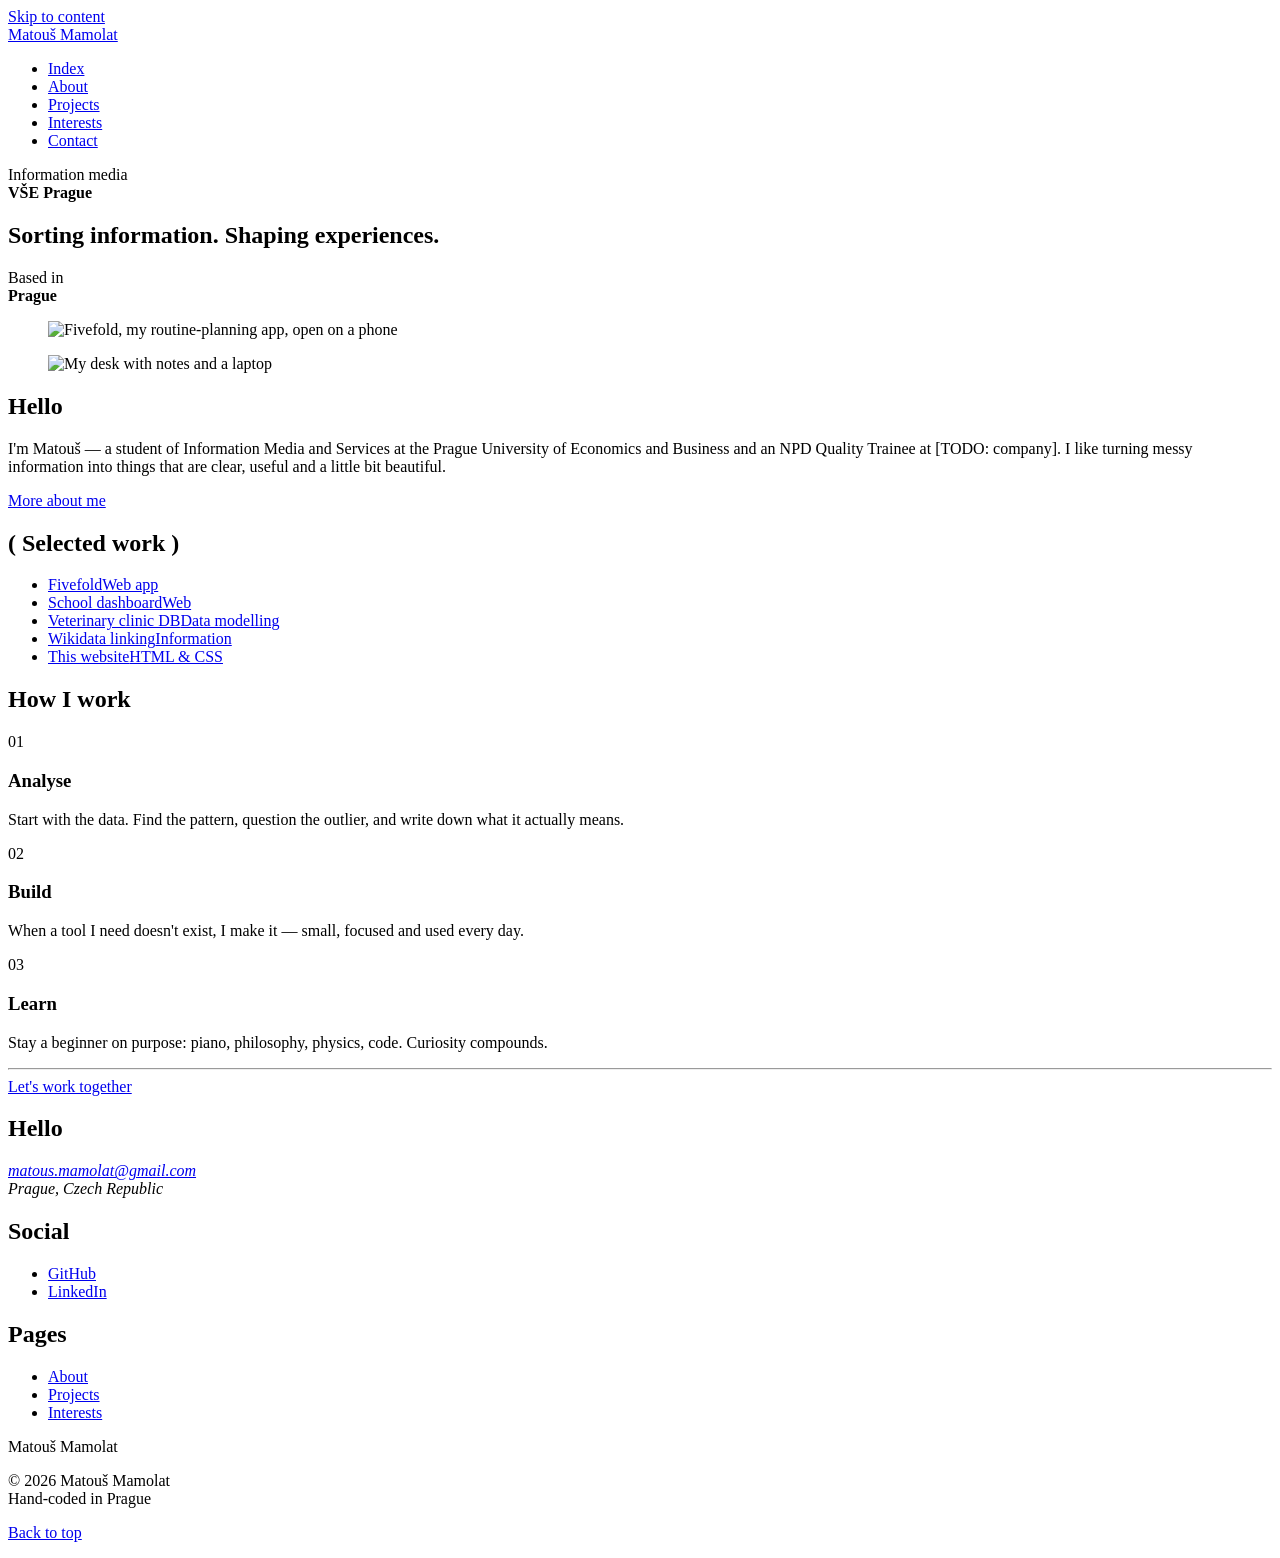
==== index.html @ 333015b6 "Add files via upload" ====
<!DOCTYPE html>
<html lang="en">
<head>
  <meta charset="utf-8">
  <meta name="viewport" content="width=device-width, initial-scale=1">
  <title>Matouš Mamolat</title>
  <meta name="description" content="Portfolio of Matouš Mamolat — Information Media student at VŠE Prague and NPD Quality Trainee. Sorting information, shaping experiences.">
  <meta name="author" content="Matouš Mamolat">
  <meta name="theme-color" content="#0d0d0d">
  <link rel="icon" href="favicon.ico" sizes="any">
  <link rel="icon" href="favicon.svg" type="image/svg+xml">
  <link rel="apple-touch-icon" href="apple-touch-icon.png">
  <link rel="stylesheet" href="css/style.css">
</head>
<body id="top">
  <a class="skip-link" href="#main">Skip to content</a>

  <header class="site-header">
    <div class="wrap">
      <a class="brand" href="index.html">Matouš Mamolat</a>
      <nav class="nav" aria-label="Main">
        <ul>
        <li><a href="index.html" aria-current="page">Index</a></li>
        <li><a href="about.html">About</a></li>
        <li><a href="projects.html">Projects</a></li>
        <li><a href="interests.html">Interests</a></li>
        <li class="nav__cta"><a href="contact.html">Contact</a></li>
        </ul>
      </nav>
    </div>
  </header>

  <main id="main">
    <section class="hero wrap" aria-labelledby="hero-title">
      <p class="hero__side">Information media<br><strong>VŠE Prague</strong></p>
      <h1 class="hero__title" id="hero-title"><span>Sorting information.</span> <span>Shaping experiences.</span></h1>
      <p class="hero__side hero__side--right">Based in<br><strong>Prague</strong></p>
      <figure class="hero__img hero__img--1"><img src="img/hero-1.jpg" width="800" height="533" alt="Fivefold, my routine-planning app, open on a phone"></figure>
      <figure class="hero__img hero__img--2"><img src="img/hero-2.jpg" width="800" height="533" alt="My desk with notes and a laptop"></figure>
    </section>

    <section class="section wrap split" aria-labelledby="hello">
      <h2 class="label" id="hello">Hello</h2>
      <div>
        <p class="lead">I'm Matouš — a student of Information Media and Services at the Prague University of Economics and Business and an NPD Quality Trainee at [TODO: company]. I like turning messy information into things that are clear, useful and a little bit beautiful.</p>
        <p><a class="arrow" href="about.html">More about me</a></p>
      </div>
    </section>

    <section class="section wrap worklist" aria-labelledby="work">
      <h2 class="big-label" id="work">( Selected work )</h2>
      <ul class="rows">
        <li><a href="projects.html#fivefold"><span class="rows__title">Fivefold</span><span class="rows__type">Web app</span><span class="rows__go"></span></a></li>
        <li><a href="projects.html#dashboard"><span class="rows__title">School dashboard</span><span class="rows__type">Web</span><span class="rows__go"></span></a></li>
        <li><a href="projects.html#database"><span class="rows__title">Veterinary clinic DB</span><span class="rows__type">Data modelling</span><span class="rows__go"></span></a></li>
        <li><a href="projects.html#wikidata"><span class="rows__title">Wikidata linking</span><span class="rows__type">Information</span><span class="rows__go"></span></a></li>
        <li><a href="projects.html#portfolio"><span class="rows__title">This website</span><span class="rows__type">HTML &amp; CSS</span><span class="rows__go"></span></a></li>
      </ul>
    </section>

    <section class="section wrap" aria-labelledby="approach">
      <h2 class="label" id="approach">How I work</h2>
      <div class="approach">
        <div>
          <span class="num">01</span>
          <h3>Analyse</h3>
          <p>Start with the data. Find the pattern, question the outlier, and write down what it actually means.</p>
        </div>
        <div>
          <span class="num">02</span>
          <h3>Build</h3>
          <p>When a tool I need doesn't exist, I make it — small, focused and used every day.</p>
        </div>
        <div>
          <span class="num">03</span>
          <h3>Learn</h3>
          <p>Stay a beginner on purpose: piano, philosophy, physics, code. Curiosity compounds.</p>
        </div>
      </div>
    </section>
  </main>

  <footer class="site-footer">
    <div class="wrap">
      <hr class="rule">
      <div class="footer-grid">
        <div>
          <a class="footer-cta" href="contact.html">Let's work together</a>
        </div>
        <div>
          <h2>Hello</h2>
          <address>
            <a href="mailto:matous.mamolat@gmail.com">matous.mamolat@gmail.com</a><br>
            Prague, Czech Republic
          </address>
        </div>
        <div>
          <h2>Social</h2>
          <ul class="social">
            <li><a href="https://github.com/matousmamolat">GitHub</a></li>
            <li><a href="https://www.linkedin.com/in/TODO">LinkedIn</a></li>
          </ul>
        </div>
        <div>
          <h2>Pages</h2>
          <ul>
            <li><a href="about.html">About</a></li>
            <li><a href="projects.html">Projects</a></li>
            <li><a href="interests.html">Interests</a></li>
          </ul>
        </div>
      </div>
      <div class="footer-bottom">
        <p class="footer-mark">Matouš Mamolat</p>
        <p>&copy; 2026 Matouš Mamolat<br>Hand-coded in Prague</p>
        <p><a class="to-top" href="#top">Back to top</a></p>
      </div>
    </div>
  </footer>
</body>
</html>
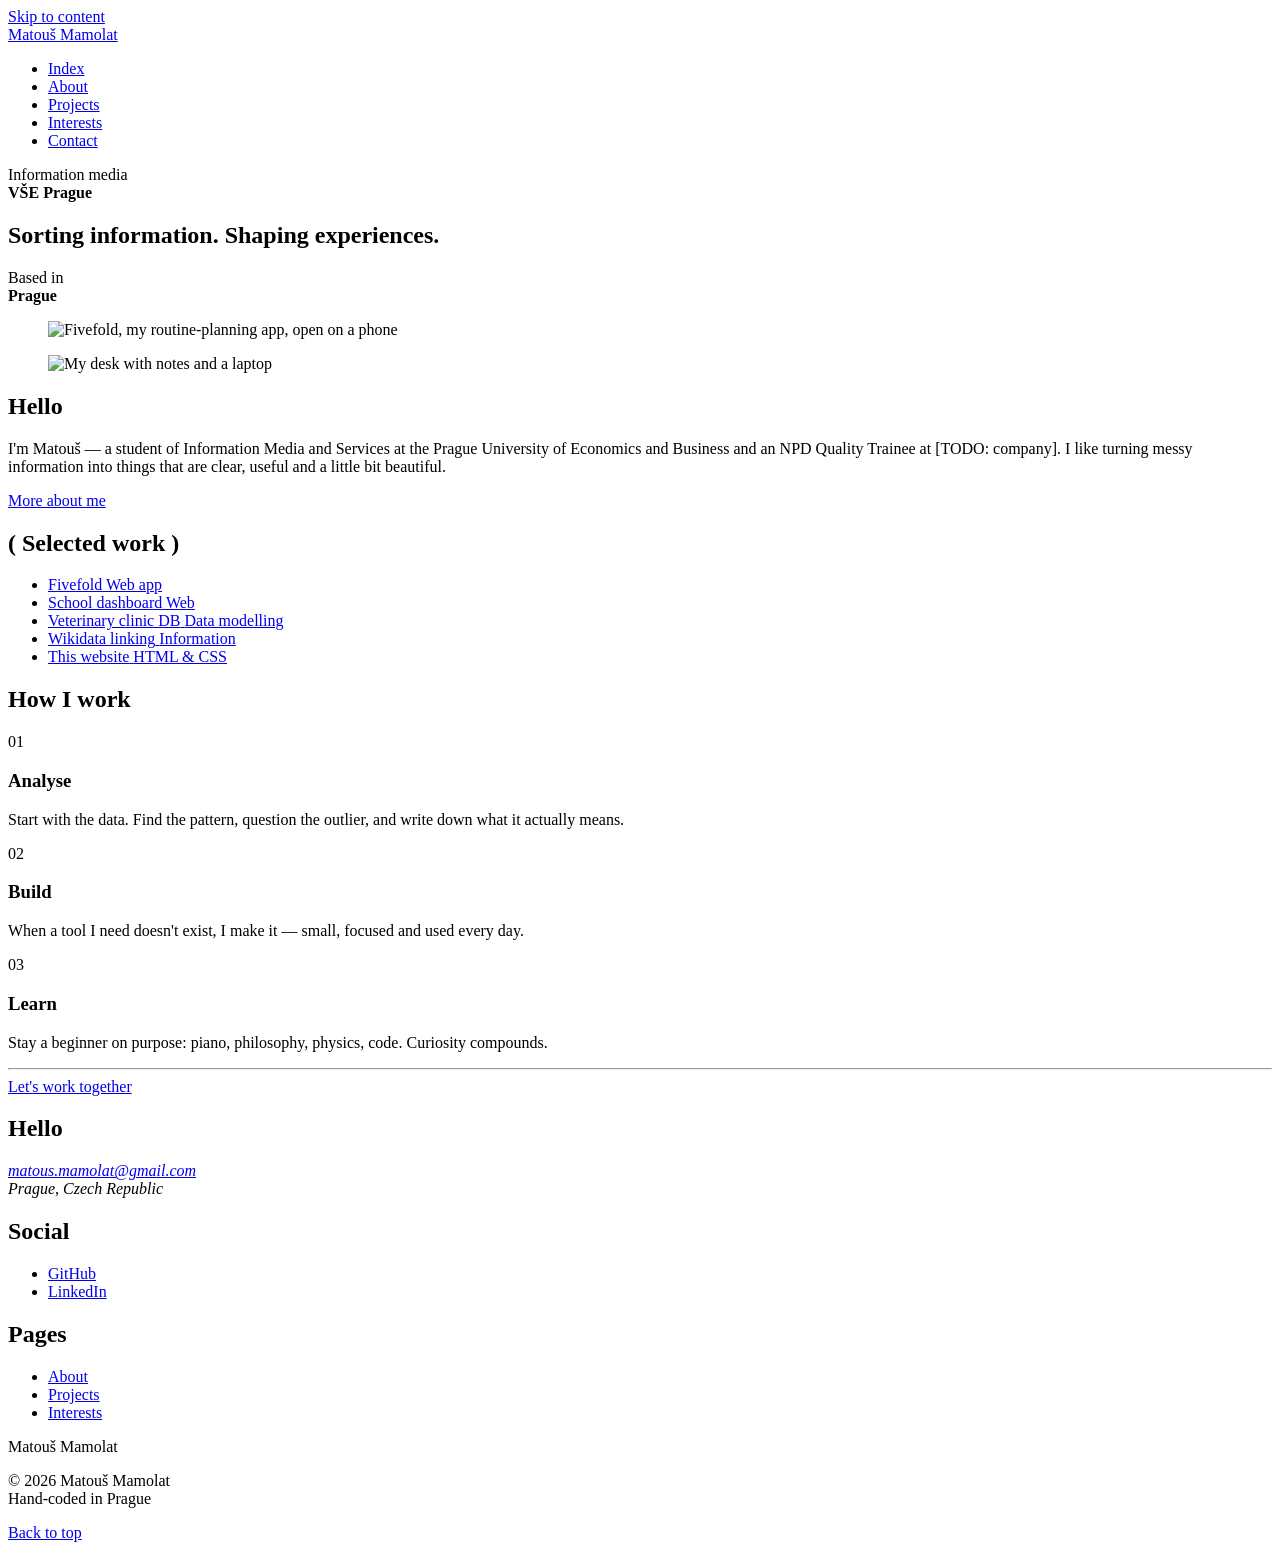
==== commit 1d1b5f70: "Add files via upload" ====
--- a/index.html
+++ b/index.html
@@ -50,11 +50,11 @@
     <section class="section wrap worklist" aria-labelledby="work">
       <h2 class="big-label" id="work">( Selected work )</h2>
       <ul class="rows">
-        <li><a href="projects.html#fivefold"><span class="rows__title">Fivefold</span><span class="rows__type">Web app</span><span class="rows__go"></span></a></li>
-        <li><a href="projects.html#dashboard"><span class="rows__title">School dashboard</span><span class="rows__type">Web</span><span class="rows__go"></span></a></li>
-        <li><a href="projects.html#database"><span class="rows__title">Veterinary clinic DB</span><span class="rows__type">Data modelling</span><span class="rows__go"></span></a></li>
-        <li><a href="projects.html#wikidata"><span class="rows__title">Wikidata linking</span><span class="rows__type">Information</span><span class="rows__go"></span></a></li>
-        <li><a href="projects.html#portfolio"><span class="rows__title">This website</span><span class="rows__type">HTML &amp; CSS</span><span class="rows__go"></span></a></li>
+        <li><a href="projects.html#fivefold"><span class="rows__title">Fivefold</span> <span class="rows__type">Web app</span> <span class="rows__go"></span></a></li>
+        <li><a href="projects.html#dashboard"><span class="rows__title">School dashboard</span> <span class="rows__type">Web</span> <span class="rows__go"></span></a></li>
+        <li><a href="projects.html#database"><span class="rows__title">Veterinary clinic DB</span> <span class="rows__type">Data modelling</span> <span class="rows__go"></span></a></li>
+        <li><a href="projects.html#wikidata"><span class="rows__title">Wikidata linking</span> <span class="rows__type">Information</span> <span class="rows__go"></span></a></li>
+        <li><a href="projects.html#portfolio"><span class="rows__title">This website</span> <span class="rows__type">HTML &amp; CSS</span> <span class="rows__go"></span></a></li>
       </ul>
     </section>
 
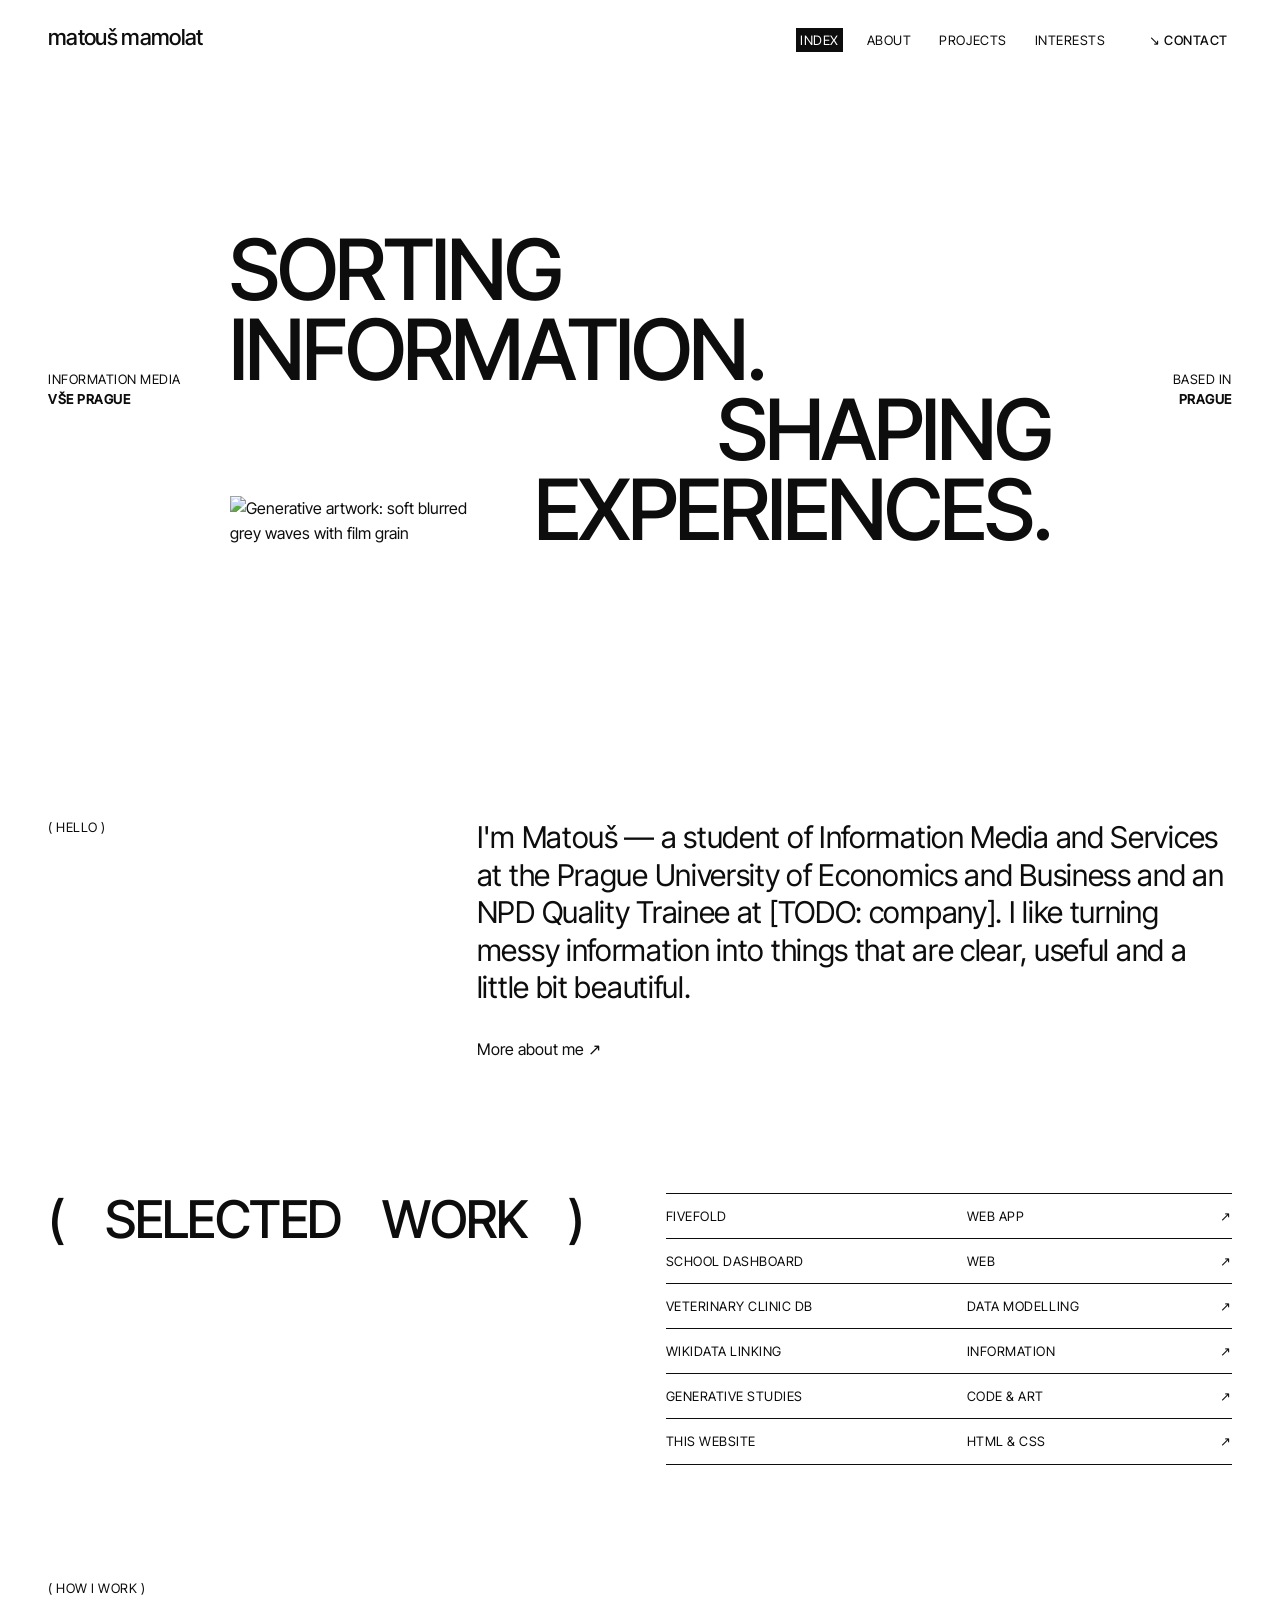
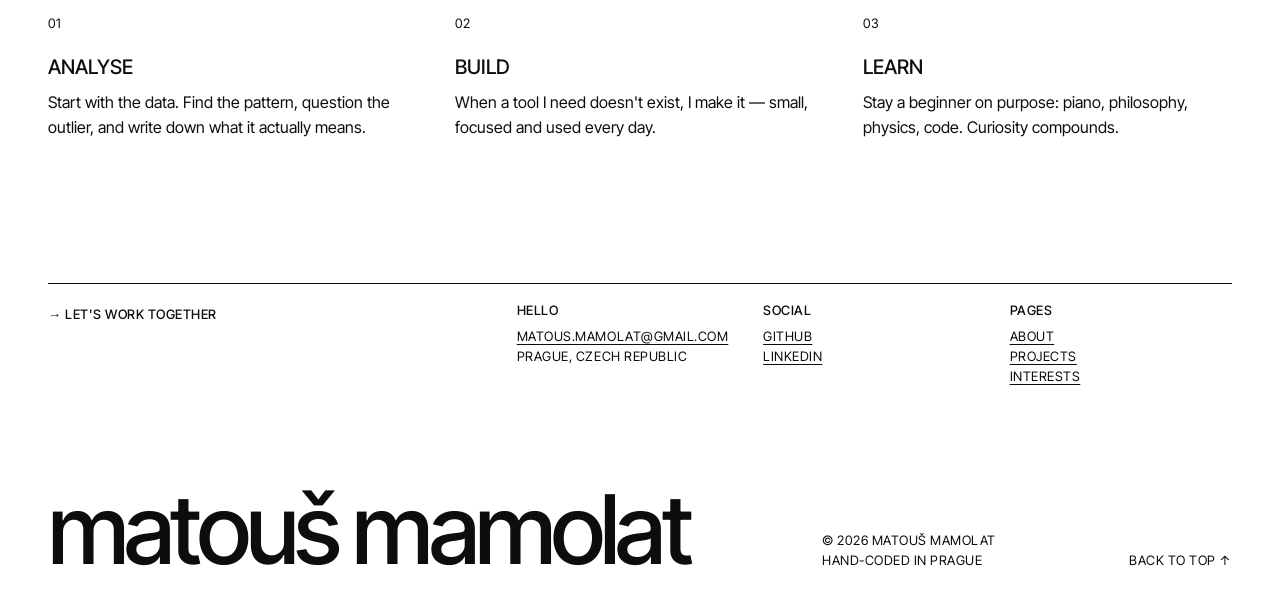
==== commit 4c41f8db: "Add files via upload" ====
--- a/index.html
+++ b/index.html
@@ -35,8 +35,14 @@
       <p class="hero__side">Information media<br><strong>VŠE Prague</strong></p>
       <h1 class="hero__title" id="hero-title"><span>Sorting information.</span> <span>Shaping experiences.</span></h1>
       <p class="hero__side hero__side--right">Based in<br><strong>Prague</strong></p>
-      <figure class="hero__img hero__img--1"><img src="img/hero-1.jpg" width="800" height="533" alt="Fivefold, my routine-planning app, open on a phone"></figure>
-      <figure class="hero__img hero__img--2"><img src="img/hero-2.jpg" width="800" height="533" alt="My desk with notes and a laptop"></figure>
+      <figure class="hero__img hero__img--1">
+        <video autoplay muted loop playsinline width="800" height="532" poster="img/silk-loop-poster.jpg" aria-label="Animated generative artwork: slowly moving grey silk-like waves">
+          <source src="video/silk-loop.webm" type="video/webm">
+          <source src="video/silk-loop.mp4" type="video/mp4">
+          <img src="img/silk-loop-poster.jpg" width="800" height="532" alt="Generative artwork: grey silk-like waves">
+        </video>
+      </figure>
+      <figure class="hero__img hero__img--2"><img src="img/silk-02.jpg" width="800" height="533" alt="Generative artwork: soft blurred grey waves with film grain"></figure>
     </section>
 
     <section class="section wrap split" aria-labelledby="hello">
@@ -54,6 +60,7 @@
         <li><a href="projects.html#dashboard"><span class="rows__title">School dashboard</span> <span class="rows__type">Web</span> <span class="rows__go"></span></a></li>
         <li><a href="projects.html#database"><span class="rows__title">Veterinary clinic DB</span> <span class="rows__type">Data modelling</span> <span class="rows__go"></span></a></li>
         <li><a href="projects.html#wikidata"><span class="rows__title">Wikidata linking</span> <span class="rows__type">Information</span> <span class="rows__go"></span></a></li>
+        <li><a href="projects.html#generative"><span class="rows__title">Generative studies</span> <span class="rows__type">Code &amp; art</span> <span class="rows__go"></span></a></li>
         <li><a href="projects.html#portfolio"><span class="rows__title">This website</span> <span class="rows__type">HTML &amp; CSS</span> <span class="rows__go"></span></a></li>
       </ul>
     </section>
--- a/css/style.css
+++ b/css/style.css
@@ -0,0 +1,503 @@
+/* ==========================================================================
+   Matouš Mamolat — portfolio
+   Hand-written CSS, no framework. Structure:
+   1. Fonts   2. Tokens   3. Base   4. Layout helpers   5. Header & nav
+   6. Home    7. About    8. Projects   9. Interests   10. Contact
+   11. Footer  12. Responsive  13. Print
+   ========================================================================== */
+
+/* 1. Fonts (self-hosted Inter Tight, latin + latin-ext for Czech characters) */
+@font-face {
+  font-family: "Inter Tight";
+  font-style: normal;
+  font-weight: 400;
+  font-display: swap;
+  src: url("../fonts/inter-tight-latin-400-normal.woff2") format("woff2"),
+       url("../fonts/inter-tight-latin-400-normal.woff") format("woff");
+  unicode-range: U+0000-00FF, U+0131, U+0152-0153, U+02BB-02BC, U+02C6, U+02DA, U+02DC, U+0304, U+0308, U+0329, U+2000-206F, U+20AC, U+2122, U+2191, U+2193, U+2212, U+2215, U+FEFF, U+FFFD;
+}
+@font-face {
+  font-family: "Inter Tight";
+  font-style: normal;
+  font-weight: 400;
+  font-display: swap;
+  src: url("../fonts/inter-tight-latin-ext-400-normal.woff2") format("woff2"),
+       url("../fonts/inter-tight-latin-ext-400-normal.woff") format("woff");
+  unicode-range: U+0100-02BA, U+02BD-02C5, U+02C7-02CC, U+02CE-02D7, U+02DD-02FF, U+0304, U+0308, U+0329, U+1D00-1DBF, U+1E00-1E9F, U+1EF2-1EFF, U+2020, U+20A0-20AB, U+20AD-20C0, U+2113, U+2C60-2C7F, U+A720-A7FF;
+}
+@font-face {
+  font-family: "Inter Tight";
+  font-style: normal;
+  font-weight: 500;
+  font-display: swap;
+  src: url("../fonts/inter-tight-latin-500-normal.woff2") format("woff2"),
+       url("../fonts/inter-tight-latin-500-normal.woff") format("woff");
+  unicode-range: U+0000-00FF, U+0131, U+0152-0153, U+02BB-02BC, U+02C6, U+02DA, U+02DC, U+0304, U+0308, U+0329, U+2000-206F, U+20AC, U+2122, U+2191, U+2193, U+2212, U+2215, U+FEFF, U+FFFD;
+}
+@font-face {
+  font-family: "Inter Tight";
+  font-style: normal;
+  font-weight: 500;
+  font-display: swap;
+  src: url("../fonts/inter-tight-latin-ext-500-normal.woff2") format("woff2"),
+       url("../fonts/inter-tight-latin-ext-500-normal.woff") format("woff");
+  unicode-range: U+0100-02BA, U+02BD-02C5, U+02C7-02CC, U+02CE-02D7, U+02DD-02FF, U+0304, U+0308, U+0329, U+1D00-1DBF, U+1E00-1E9F, U+1EF2-1EFF, U+2020, U+20A0-20AB, U+20AD-20C0, U+2113, U+2C60-2C7F, U+A720-A7FF;
+}
+
+/* 2. Tokens */
+:root {
+  --ink: #0d0d0d;
+  --paper: #ffffff;
+  --paper-2: #f2f2f0;
+  --muted: #555555;        /* 7.4 : 1 on white */
+  --rule: #0d0d0d;
+  --gutter: clamp(16px, 4vw, 48px);
+  --max: 1320px;
+  --font: "Inter Tight", "Helvetica Neue", Helvetica, Arial, sans-serif;
+  --step--1: 0.8125rem;    /* labels, 13px */
+  --step-0: 1rem;          /* body, 16px */
+  --step-1: 1.25rem;
+  --step-2: clamp(1.375rem, 1rem + 1.4vw, 1.875rem);
+  --step-3: clamp(1.75rem, 1rem + 3vw, 3.25rem);
+  --step-4: clamp(2.25rem, 0.8rem + 5.6vw, 6.25rem);  /* display */
+}
+
+/* 3. Base */
+*, *::before, *::after { box-sizing: border-box; }
+
+html { -webkit-text-size-adjust: 100%; }
+
+body {
+  margin: 0;
+  background: var(--paper);
+  color: var(--ink);
+  font-family: var(--font);
+  font-size: var(--step-0);
+  line-height: 1.55;
+  -webkit-font-smoothing: antialiased;
+}
+
+img { display: block; max-width: 100%; height: auto; }
+
+h1, h2, h3 {
+  margin: 0;
+  font-weight: 500;
+  line-height: 1.05;
+  letter-spacing: -0.02em;
+}
+
+p { margin: 0 0 1em; }
+
+a { color: inherit; text-decoration: underline; text-underline-offset: 0.2em; text-decoration-thickness: 1px; }
+a:hover, a:focus-visible { text-decoration-thickness: 2px; }
+a:focus-visible { outline: 2px solid var(--ink); outline-offset: 3px; }
+
+.skip-link {
+  position: absolute;
+  left: var(--gutter);
+  top: -100px;
+  padding: 8px 12px;
+  background: var(--ink);
+  color: var(--paper);
+  z-index: 10;
+}
+.skip-link:focus { top: 8px; }
+
+/* Small uppercase label in parentheses: ( ABOUT ) */
+.label {
+  display: block;
+  margin: 0 0 1rem;
+  font-size: var(--step--1);
+  font-weight: 400;
+  letter-spacing: 0.04em;
+  line-height: 1.3;
+  text-transform: uppercase;
+}
+.label::before { content: "( "; }
+.label::after { content: " )"; }
+
+.caps { text-transform: uppercase; letter-spacing: 0.02em; }
+
+.arrow { text-decoration: none; }
+.arrow::after { content: " \2197"; } /* ↗ */
+
+/* 4. Layout helpers */
+.wrap {
+  max-width: var(--max);
+  margin: 0 auto;
+  padding-left: var(--gutter);
+  padding-right: var(--gutter);
+}
+
+.section { padding-top: clamp(56px, 9vw, 128px); }
+
+/* label left, content right */
+.split {
+  display: grid;
+  grid-template-columns: minmax(0, 1fr) minmax(0, 2fr);
+  gap: 24px clamp(24px, 4vw, 64px);
+}
+
+.lead {
+  font-size: var(--step-2);
+  line-height: 1.25;
+  letter-spacing: -0.01em;
+  max-width: 34em;
+}
+
+.rule { border: 0; border-top: 1px solid var(--rule); margin: 0; }
+
+/* 5. Header & nav */
+.site-header {
+  padding-top: 20px;
+  padding-bottom: 20px;
+}
+.site-header .wrap {
+  display: flex;
+  flex-wrap: wrap;
+  align-items: baseline;
+  justify-content: space-between;
+  gap: 12px 32px;
+}
+
+.brand {
+  font-size: 1.375rem;
+  font-weight: 500;
+  letter-spacing: -0.03em;
+  text-decoration: none;
+  text-transform: lowercase;
+}
+
+.nav ul {
+  display: flex;
+  flex-wrap: wrap;
+  gap: 4px 20px;
+  margin: 0;
+  padding: 0;
+  list-style: none;
+}
+.nav a {
+  display: inline-block;
+  padding: 2px 4px;
+  font-size: var(--step--1);
+  letter-spacing: 0.04em;
+  text-transform: uppercase;
+  text-decoration: none;
+}
+.nav a:hover, .nav a:focus-visible { text-decoration: underline; }
+/* active item: inverted chip */
+.nav a[aria-current="page"] {
+  background: var(--ink);
+  color: var(--paper);
+}
+.nav .nav__cta { margin-left: 16px; }
+.nav .nav__cta a { font-weight: 500; }
+.nav .nav__cta a::before { content: "\2198\00a0"; } /* ↘ */
+
+/* 6. Home ---------------------------------------------------------------- */
+.hero {
+  position: relative;
+  display: grid;
+  grid-template-columns: minmax(0, 1fr) minmax(0, 5fr) minmax(0, 1fr);
+  align-items: center;
+  gap: 16px;
+  min-height: min(70vh, 720px);
+  padding-top: clamp(24px, 6vw, 72px);
+  padding-bottom: clamp(24px, 6vw, 72px);
+}
+.hero__side {
+  margin: 0;
+  font-size: var(--step--1);
+  letter-spacing: 0.04em;
+  text-transform: uppercase;
+}
+.hero__side--right { text-align: right; }
+
+.hero__title {
+  position: relative;
+  z-index: 2;
+  font-size: var(--step-4);
+  line-height: 0.95;
+  letter-spacing: -0.035em;
+  text-transform: uppercase;
+}
+.hero__title span { display: block; }
+.hero__title span:last-child { text-align: right; }
+
+.hero__img {
+  position: absolute;
+  z-index: 1;
+  margin: 0;
+  width: clamp(120px, 20vw, 280px);
+  box-shadow: 0 0 0 1px var(--paper);
+}
+.hero__img--1 { top: 4%; right: 17%; }
+.hero__img--2 { bottom: 6%; left: 18%; }
+
+/* "( View   work )" row list */
+.worklist { display: grid; grid-template-columns: minmax(0, 1fr) minmax(0, 1fr); gap: 32px clamp(24px, 4vw, 64px); }
+.big-label {
+  font-size: var(--step-3);
+  letter-spacing: -0.03em;
+  text-transform: uppercase;
+  word-spacing: 0.6em;
+}
+
+.rows { margin: 0; padding: 0; list-style: none; border-top: 1px solid var(--rule); }
+.rows li { border-bottom: 1px solid var(--rule); }
+.rows a, .rows .row {
+  display: grid;
+  grid-template-columns: minmax(0, 1.2fr) minmax(0, 1fr) auto;
+  gap: 16px;
+  padding: 12px 0;
+  font-size: var(--step--1);
+  letter-spacing: 0.04em;
+  text-transform: uppercase;
+  text-decoration: none;
+}
+.rows a:hover .rows__title, .rows a:focus-visible .rows__title { text-decoration: underline; }
+.rows__go::after { content: "\2197"; }
+
+.approach { display: grid; grid-template-columns: repeat(3, minmax(0, 1fr)); gap: 32px clamp(24px, 3vw, 48px); }
+.approach h3 { font-size: var(--step-1); text-transform: uppercase; letter-spacing: 0; margin-bottom: 0.6em; }
+.approach .num { display: block; font-size: var(--step--1); margin-bottom: 1.5rem; }
+
+/* 7. About --------------------------------------------------------------- */
+.section--ink {
+  background: var(--ink);
+  color: var(--paper);
+  padding-top: clamp(48px, 8vw, 112px);
+  padding-bottom: clamp(48px, 8vw, 112px);
+}
+.section--ink a:focus-visible { outline-color: var(--paper); }
+
+.manifesto {
+  display: grid;
+  grid-template-columns: minmax(0, 3fr) minmax(0, 2fr);
+  gap: 32px clamp(24px, 4vw, 64px);
+  align-items: end;
+}
+.stack {
+  font-size: var(--step-3);
+  line-height: 1.02;
+  text-transform: uppercase;
+}
+.stack span { display: block; }
+.stack .indent { padding-left: 30%; }
+.manifesto figure { margin: 0; }
+.manifesto figcaption { margin-top: 8px; font-size: var(--step--1); letter-spacing: 0.04em; text-transform: uppercase; }
+
+.facts { margin: 0; }
+.facts div { display: grid; grid-template-columns: minmax(0, 1fr) minmax(0, 2fr); gap: 16px; padding: 14px 0; border-top: 1px solid var(--rule); }
+.facts div:last-child { border-bottom: 1px solid var(--rule); }
+.facts dt { font-size: var(--step--1); letter-spacing: 0.04em; text-transform: uppercase; }
+.facts dd { margin: 0; }
+.facts .sub { display: block; color: var(--muted); }
+
+.toolkit { display: grid; grid-template-columns: repeat(3, minmax(0, 1fr)); gap: 32px; }
+.toolkit h3 { font-size: var(--step--1); font-weight: 400; letter-spacing: 0.04em; text-transform: uppercase; margin-bottom: 1rem; }
+.toolkit ul { margin: 0; padding: 0; list-style: none; font-size: var(--step-1); line-height: 1.4; }
+
+/* 8. Projects ------------------------------------------------------------ */
+.page-head {
+  display: grid;
+  grid-template-columns: minmax(0, 1fr) minmax(0, 2fr);
+  gap: 24px clamp(24px, 4vw, 64px);
+  padding-top: clamp(40px, 8vw, 120px);
+  padding-bottom: clamp(32px, 5vw, 64px);
+}
+.page-head h1 {
+  grid-column: 2;
+  font-size: var(--step-4);
+  line-height: 0.95;
+  letter-spacing: -0.035em;
+  text-transform: uppercase;
+}
+.page-head .tagline {
+  grid-column: 2;
+  margin: 0;
+  font-size: var(--step--1);
+  letter-spacing: 0.04em;
+  text-transform: uppercase;
+  text-align: right;
+}
+.page-head .label { grid-row: 1; grid-column: 1; align-self: end; }
+
+.project {
+  display: grid;
+  grid-template-columns: minmax(0, 5fr) minmax(0, 7fr);
+  gap: 24px clamp(24px, 4vw, 64px);
+  padding: clamp(32px, 5vw, 64px) 0;
+  border-top: 1px solid var(--rule);
+}
+.project figure { margin: 0; position: relative; }
+.project figure::before { /* corner bracket like Inertia */
+  content: "";
+  position: absolute;
+  top: -10px;
+  right: -10px;
+  width: 16px;
+  height: 16px;
+  border-top: 1px solid var(--ink);
+  border-right: 1px solid var(--ink);
+}
+.project .num { display: block; font-size: var(--step--1); margin-bottom: 1rem; }
+.project h2 { font-size: var(--step-3); text-transform: uppercase; margin-bottom: 1.25rem; }
+.meta {
+  display: flex;
+  flex-wrap: wrap;
+  gap: 4px 24px;
+  margin: 0 0 1.5rem;
+  padding: 0;
+  list-style: none;
+  font-size: var(--step--1);
+  letter-spacing: 0.04em;
+  text-transform: uppercase;
+}
+.meta li::before { content: "[ "; }
+.meta li::after { content: " ]"; }
+.project p { max-width: 36em; }
+
+/* 9. Interests ----------------------------------------------------------- */
+.cards { display: grid; grid-template-columns: repeat(4, minmax(0, 1fr)); gap: 32px 16px; margin: 0; padding: 0; list-style: none; }
+.card .num { display: block; font-size: var(--step--1); margin-bottom: 8px; }
+.card figure { margin: 0 0 16px; }
+.card img { filter: grayscale(1); }
+.card h2 { font-size: var(--step-1); text-transform: uppercase; letter-spacing: 0; margin-bottom: 0.5em; }
+.card p { font-size: var(--step--1); letter-spacing: 0.02em; text-transform: uppercase; line-height: 1.45; }
+
+.rows--static .row { grid-template-columns: minmax(0, 1fr) minmax(0, 2fr); }
+
+/* 10. Contact ------------------------------------------------------------ */
+.contact {
+  display: grid;
+  grid-template-columns: minmax(0, 1fr) minmax(0, 1fr);
+  min-height: min(78vh, 760px);
+  margin-top: clamp(16px, 3vw, 32px);
+}
+.contact__text {
+  display: flex;
+  flex-direction: column;
+  justify-content: space-between;
+  gap: 48px;
+  padding: clamp(24px, 4vw, 48px) clamp(24px, 4vw, 48px) clamp(24px, 4vw, 48px) 0;
+}
+.contact h1 { font-size: var(--step-3); text-transform: uppercase; }
+.contact h1 strong { font-weight: 500; background: var(--ink); color: var(--paper); padding: 0 0.1em; }
+.contact .facts { font-style: normal; }
+.contact figure { margin: 0; }
+.contact figure img { width: 100%; height: 100%; object-fit: cover; }
+
+/* 11. Footer ------------------------------------------------------------- */
+.site-footer { margin-top: clamp(72px, 10vw, 144px); padding-bottom: 32px; }
+.site-footer .rule { margin-bottom: 20px; }
+.footer-grid {
+  display: grid;
+  grid-template-columns: minmax(0, 2fr) repeat(3, minmax(0, 1fr));
+  gap: 32px 24px;
+  font-size: var(--step--1);
+  letter-spacing: 0.04em;
+  text-transform: uppercase;
+}
+.footer-grid h2 { font-size: var(--step--1); font-weight: 500; letter-spacing: 0.04em; margin-bottom: 8px; }
+.footer-grid ul { margin: 0; padding: 0; list-style: none; }
+.footer-grid address { font-style: normal; }
+.footer-cta { font-weight: 500; text-decoration: none; }
+.footer-cta::before { content: "\2192\00a0"; }
+
+.footer-bottom {
+  display: flex;
+  flex-wrap: wrap;
+  align-items: flex-end;
+  justify-content: space-between;
+  gap: 16px 32px;
+  margin-top: clamp(48px, 8vw, 112px);
+  font-size: var(--step--1);
+  letter-spacing: 0.04em;
+  text-transform: uppercase;
+}
+.footer-mark {
+  margin: 0;
+  font-size: clamp(2.5rem, 8vw, 6rem);
+  font-weight: 500;
+  line-height: 0.85;
+  letter-spacing: -0.05em;
+  text-transform: lowercase;
+}
+.footer-bottom p { margin: 0; }
+.to-top { text-decoration: none; }
+.to-top::after { content: " \2191"; }
+
+/* 12. Responsive --------------------------------------------------------- */
+@media (max-width: 900px) {
+  .cards { grid-template-columns: repeat(2, minmax(0, 1fr)); }
+  .footer-grid { grid-template-columns: repeat(3, minmax(0, 1fr)); }
+  .footer-grid > :first-child { grid-column: 1 / -1; }
+}
+
+@media (max-width: 700px) {
+  .split, .worklist, .manifesto, .project, .page-head, .contact { grid-template-columns: minmax(0, 1fr); }
+  .page-head h1, .page-head .tagline, .page-head .label { grid-column: 1; grid-row: auto; }
+  .page-head .tagline { text-align: left; }
+  .approach, .toolkit { grid-template-columns: minmax(0, 1fr); }
+  .hero { grid-template-columns: minmax(0, 1fr); min-height: 0; }
+  .hero__side--right { text-align: left; }
+  .hero__title span:last-child { text-align: left; }
+  .hero__img { position: static; width: 60%; }
+  .hero__img--2 { margin-left: auto; }
+  .stack .indent { padding-left: 12%; }
+  .contact__text { padding-right: 0; }
+  .contact figure { order: -1; }
+  .nav .nav__cta { margin-left: 0; }
+}
+
+@media (max-width: 480px) {
+  .cards, .footer-grid { grid-template-columns: minmax(0, 1fr); }
+  .rows a, .rows .row { grid-template-columns: minmax(0, 1fr) auto; }
+  .rows__type { display: none; }
+  .rows--static .row { grid-template-columns: minmax(0, 1fr); gap: 2px; }
+}
+
+/* 13. Print -------------------------------------------------------------- */
+@media print {
+  @page { margin: 18mm 16mm; }
+
+  body { font-size: 11pt; line-height: 1.45; color: #000; background: #fff; }
+
+  .skip-link, .nav, .hero__img, .contact figure, .footer-grid ul.social,
+  .to-top, .footer-cta, .card figure, .project figure::before { display: none !important; }
+
+  .site-header { padding: 0 0 8mm; border-bottom: 1px solid #000; margin-bottom: 8mm; }
+  .brand::after { content: " — portfolio"; font-weight: 400; }
+
+  .section, .page-head, .hero { padding-top: 6mm; padding-bottom: 0; min-height: 0; }
+  .section--ink { background: none; color: #000; padding: 0; }
+
+  .hero, .split, .worklist, .manifesto, .page-head, .project, .contact { display: block; }
+  .hero__title, .page-head h1 { font-size: 26pt; }
+  .hero__title span:last-child { text-align: left; }
+  .stack, .big-label, .project h2, .contact h1 { font-size: 18pt; }
+  .stack .indent { padding-left: 0; }
+  .contact h1 strong { background: none; color: #000; }
+  .lead { font-size: 13pt; }
+
+  .project { page-break-inside: avoid; padding: 6mm 0; }
+  .project figure { width: 45%; margin-bottom: 4mm; }
+  .manifesto figure { width: 35%; margin-top: 4mm; }
+  .card, .facts div, .rows li { page-break-inside: avoid; }
+  .cards, .approach, .toolkit { grid-template-columns: repeat(2, minmax(0, 1fr)); }
+
+  /* show where links go */
+  main a[href^="http"]::after, main a[href^="mailto:"]::after,
+  .footer-grid a[href^="http"]::after, .footer-grid a[href^="mailto:"]::after {
+    content: " (" attr(href) ")";
+    font-size: 9pt;
+    text-transform: none;
+    word-break: break-all;
+  }
+  .rows__go, .arrow::after { display: none; }
+
+  .site-footer { margin-top: 10mm; }
+  .footer-bottom { margin-top: 6mm; }
+  .footer-mark { font-size: 16pt; }
+}
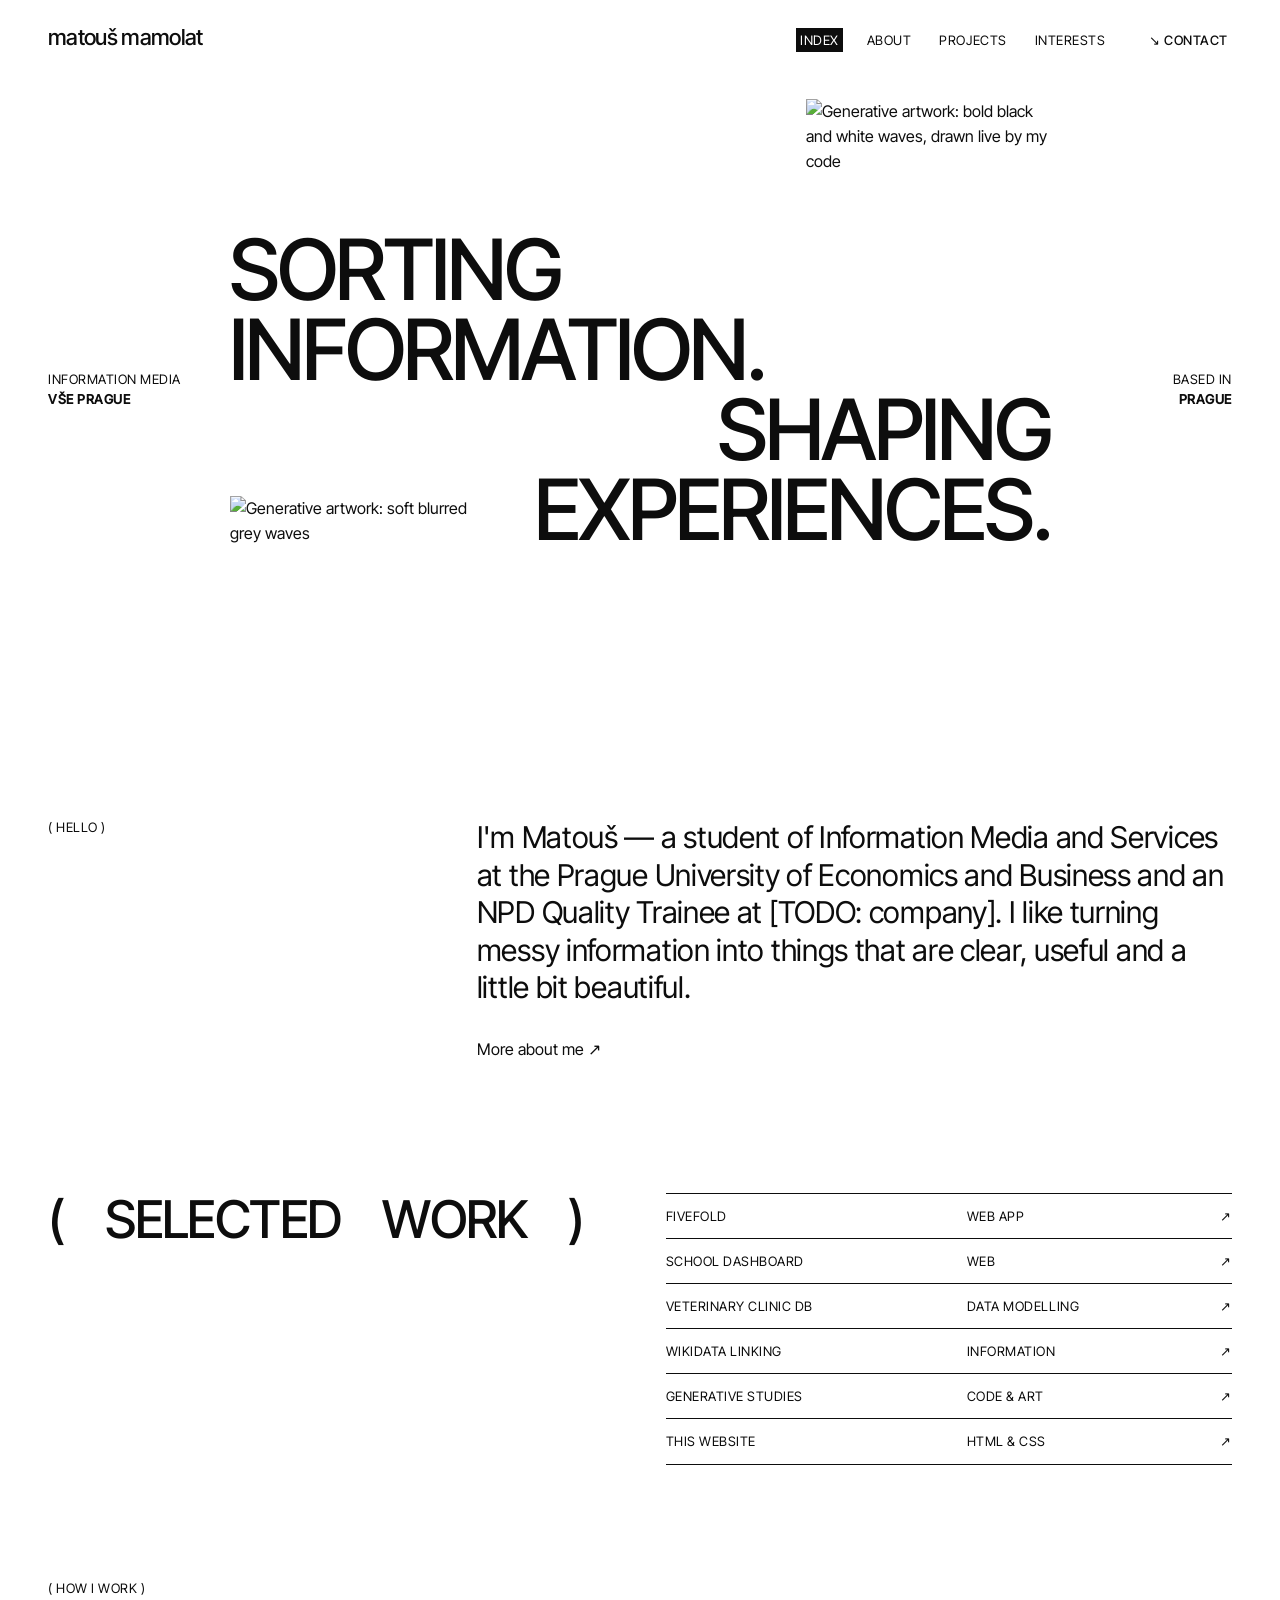
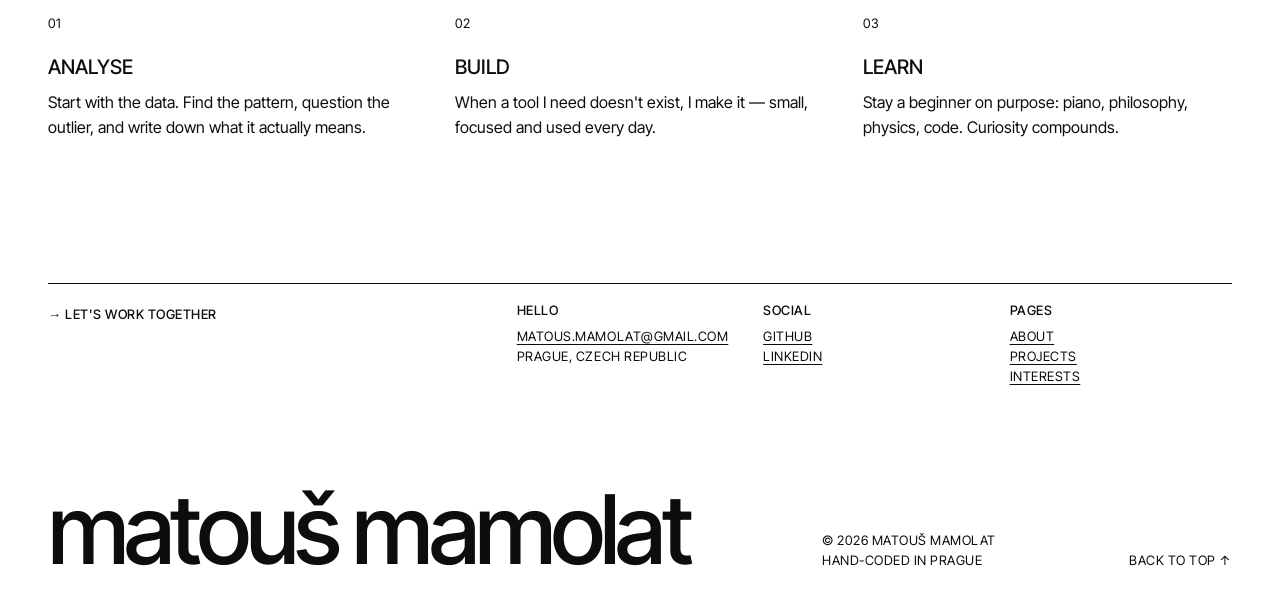
==== commit d1ac870d: "Add files via upload" ====
--- a/index.html
+++ b/index.html
@@ -35,14 +35,8 @@
       <p class="hero__side">Information media<br><strong>VŠE Prague</strong></p>
       <h1 class="hero__title" id="hero-title"><span>Sorting information.</span> <span>Shaping experiences.</span></h1>
       <p class="hero__side hero__side--right">Based in<br><strong>Prague</strong></p>
-      <figure class="hero__img hero__img--1">
-        <video autoplay muted loop playsinline width="800" height="532" poster="img/silk-loop-poster.jpg" aria-label="Animated generative artwork: slowly moving grey silk-like waves">
-          <source src="video/silk-loop.webm" type="video/webm">
-          <source src="video/silk-loop.mp4" type="video/mp4">
-          <img src="img/silk-loop-poster.jpg" width="800" height="532" alt="Generative artwork: grey silk-like waves">
-        </video>
-      </figure>
-      <figure class="hero__img hero__img--2"><img src="img/silk-02.jpg" width="800" height="533" alt="Generative artwork: soft blurred grey waves with film grain"></figure>
+      <figure class="hero__img hero__img--1" data-silk="6"><img src="img/silk/silk-06.jpg" width="800" height="533" alt="Generative artwork: bold black and white waves, drawn live by my code"></figure>
+      <figure class="hero__img hero__img--2" data-silk="27"><img src="img/silk/silk-27.jpg" width="800" height="533" alt="Generative artwork: soft blurred grey waves"></figure>
     </section>
 
     <section class="section wrap split" aria-labelledby="hello">
@@ -124,5 +118,6 @@
       </div>
     </div>
   </footer>
+  <script src="js/silk.js" defer></script>
 </body>
 </html>
--- a/css/style.css
+++ b/css/style.css
@@ -77,7 +77,7 @@
   -webkit-font-smoothing: antialiased;
 }
 
-img { display: block; max-width: 100%; height: auto; }
+img, video { display: block; max-width: 100%; height: auto; }
 
 h1, h2, h3 {
   margin: 0;
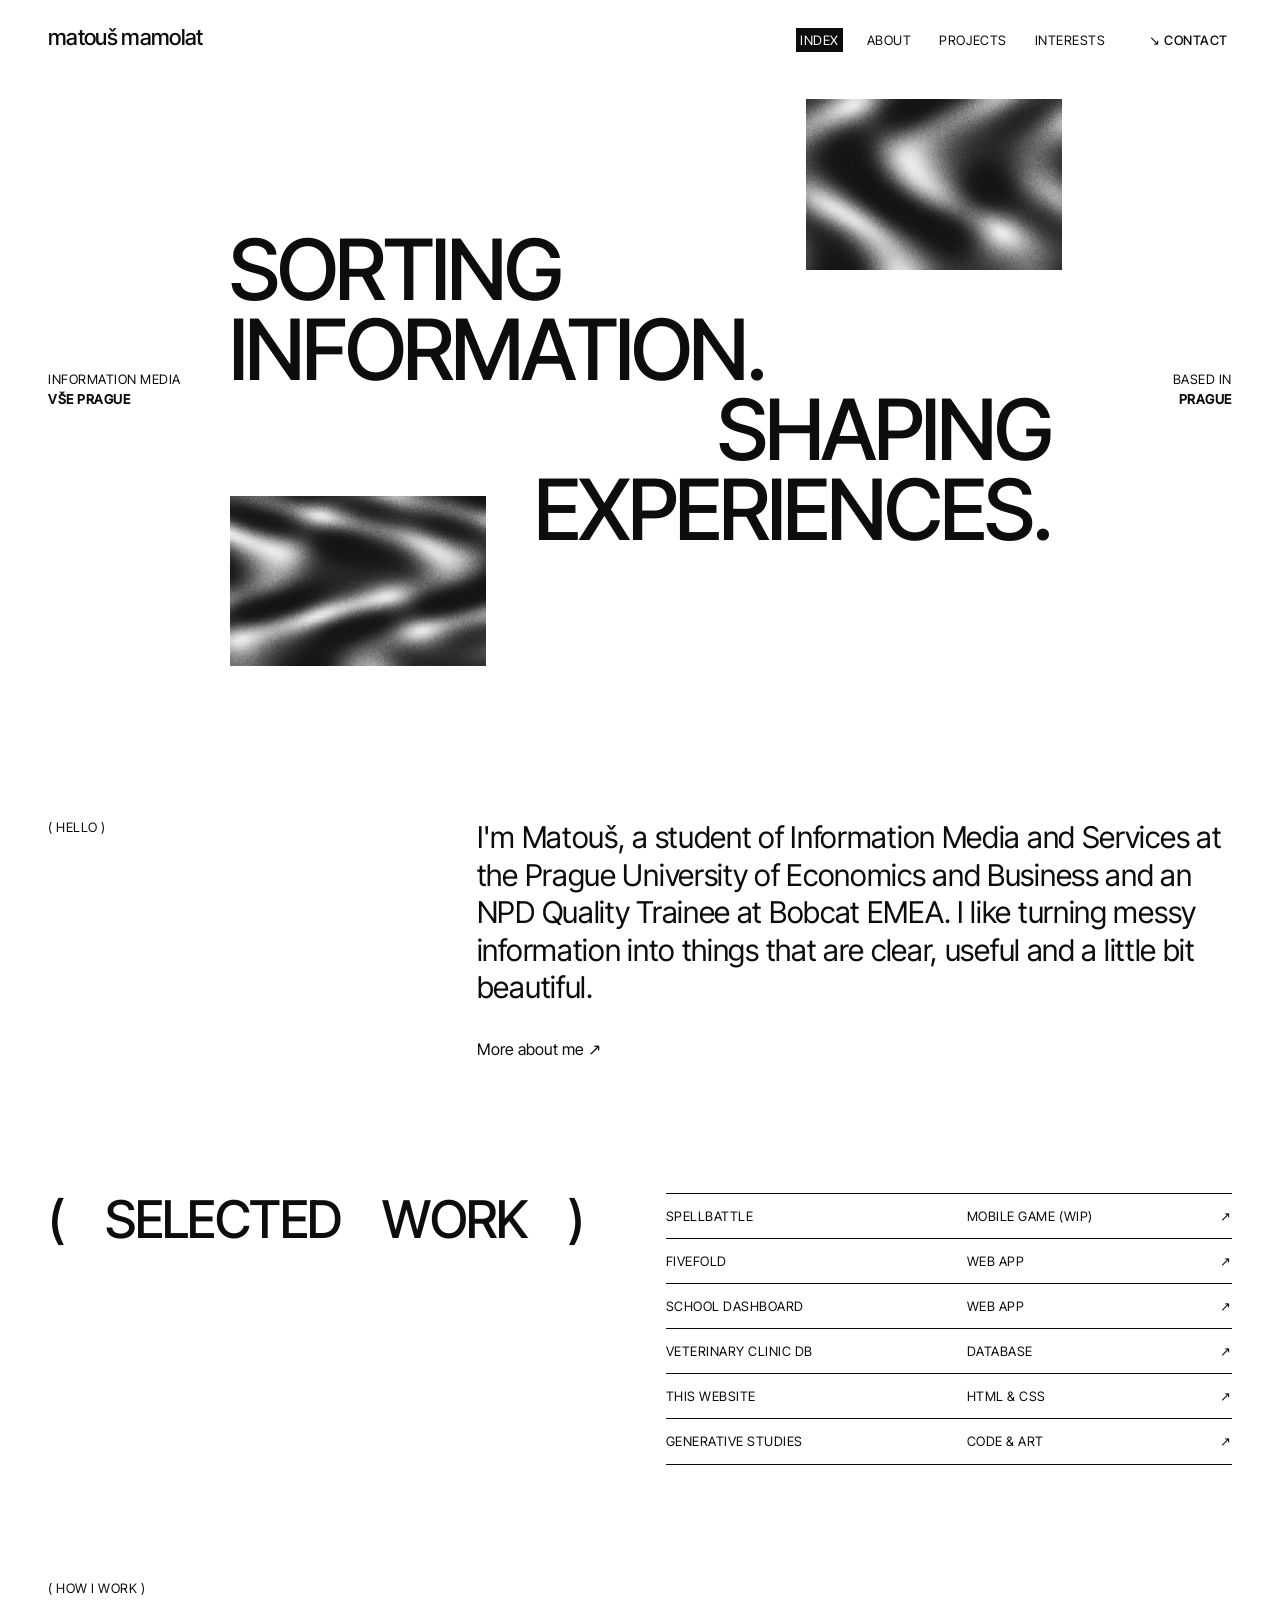
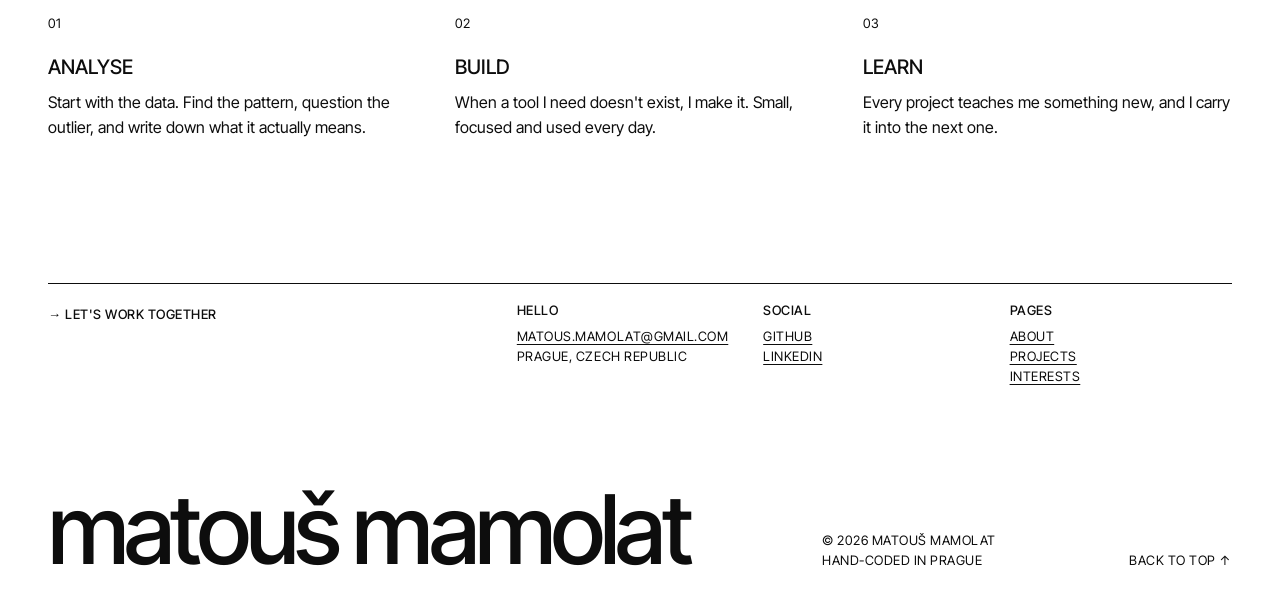
==== commit 7b4a738f: "Add files via upload" ====
--- a/index.html
+++ b/index.html
@@ -4,7 +4,7 @@
   <meta charset="utf-8">
   <meta name="viewport" content="width=device-width, initial-scale=1">
   <title>Matouš Mamolat</title>
-  <meta name="description" content="Portfolio of Matouš Mamolat — Information Media student at VŠE Prague and NPD Quality Trainee. Sorting information, shaping experiences.">
+  <meta name="description" content="Portfolio of Matouš Mamolat, Information Media student at VŠE Prague and NPD Quality Trainee at Bobcat EMEA. Sorting information, shaping experiences.">
   <meta name="author" content="Matouš Mamolat">
   <meta name="theme-color" content="#0d0d0d">
   <link rel="icon" href="favicon.ico" sizes="any">
@@ -42,7 +42,7 @@
     <section class="section wrap split" aria-labelledby="hello">
       <h2 class="label" id="hello">Hello</h2>
       <div>
-        <p class="lead">I'm Matouš — a student of Information Media and Services at the Prague University of Economics and Business and an NPD Quality Trainee at [TODO: company]. I like turning messy information into things that are clear, useful and a little bit beautiful.</p>
+        <p class="lead">I'm Matouš, a student of Information Media and Services at the Prague University of Economics and Business and an NPD Quality Trainee at Bobcat EMEA. I like turning messy information into things that are clear, useful and a little bit beautiful.</p>
         <p><a class="arrow" href="about.html">More about me</a></p>
       </div>
     </section>
@@ -50,12 +50,12 @@
     <section class="section wrap worklist" aria-labelledby="work">
       <h2 class="big-label" id="work">( Selected work )</h2>
       <ul class="rows">
+        <li><a href="projects.html#game"><span class="rows__title">SpellBattle</span> <span class="rows__type">Mobile game (WIP)</span> <span class="rows__go"></span></a></li>
         <li><a href="projects.html#fivefold"><span class="rows__title">Fivefold</span> <span class="rows__type">Web app</span> <span class="rows__go"></span></a></li>
-        <li><a href="projects.html#dashboard"><span class="rows__title">School dashboard</span> <span class="rows__type">Web</span> <span class="rows__go"></span></a></li>
-        <li><a href="projects.html#database"><span class="rows__title">Veterinary clinic DB</span> <span class="rows__type">Data modelling</span> <span class="rows__go"></span></a></li>
-        <li><a href="projects.html#wikidata"><span class="rows__title">Wikidata linking</span> <span class="rows__type">Information</span> <span class="rows__go"></span></a></li>
+        <li><a href="projects.html#dashboard"><span class="rows__title">School dashboard</span> <span class="rows__type">Web app</span> <span class="rows__go"></span></a></li>
+        <li><a href="projects.html#database"><span class="rows__title">Veterinary clinic DB</span> <span class="rows__type">Database</span> <span class="rows__go"></span></a></li>
+        <li><a href="projects.html#portfolio"><span class="rows__title">This website</span> <span class="rows__type">HTML &amp; CSS</span> <span class="rows__go"></span></a></li>
         <li><a href="projects.html#generative"><span class="rows__title">Generative studies</span> <span class="rows__type">Code &amp; art</span> <span class="rows__go"></span></a></li>
-        <li><a href="projects.html#portfolio"><span class="rows__title">This website</span> <span class="rows__type">HTML &amp; CSS</span> <span class="rows__go"></span></a></li>
       </ul>
     </section>
 
@@ -70,12 +70,12 @@
         <div>
           <span class="num">02</span>
           <h3>Build</h3>
-          <p>When a tool I need doesn't exist, I make it — small, focused and used every day.</p>
+          <p>When a tool I need doesn't exist, I make it. Small, focused and used every day.</p>
         </div>
         <div>
           <span class="num">03</span>
           <h3>Learn</h3>
-          <p>Stay a beginner on purpose: piano, philosophy, physics, code. Curiosity compounds.</p>
+          <p>Every project teaches me something new, and I carry it into the next one.</p>
         </div>
       </div>
     </section>
@@ -99,7 +99,7 @@
           <h2>Social</h2>
           <ul class="social">
             <li><a href="https://github.com/matousmamolat">GitHub</a></li>
-            <li><a href="https://www.linkedin.com/in/TODO">LinkedIn</a></li>
+            <li><a href="https://www.linkedin.com/in/matou%C5%A1-mamolat-72b021282">LinkedIn</a></li>
           </ul>
         </div>
         <div>
--- a/css/style.css
+++ b/css/style.css
@@ -194,6 +194,50 @@
 .nav .nav__cta a { font-weight: 500; }
 .nav .nav__cta a::before { content: "\2198\00a0"; } /* ↘ */
 
+/* Live generative artwork (js/silk.js) --------------------------------- */
+/* Without JS: the <img> poster is shown. With JS: a canvas is drawn on top. */
+[data-silk] { position: relative; }
+.silk__canvas {
+  position: absolute;
+  z-index: 1; /* vždy nad statickým náhledem <img> */
+  inset: 0;
+  width: 100%;
+  height: 100%;
+  display: block;
+}
+.silk--live::after { /* animated film grain over the live canvas */
+  content: "";
+  position: absolute;
+  inset: 0;
+  z-index: 3;
+  pointer-events: none;
+  background: url("../img/grain.png");
+  opacity: 0.22;
+  mix-blend-mode: overlay;
+  animation: grain 0.6s steps(3) infinite;
+}
+@keyframes grain {
+  0%   { background-position: 0 0; }
+  33%  { background-position: -67px 41px; }
+  66%  { background-position: 53px -89px; }
+  100% { background-position: 0 0; }
+}
+@media (prefers-reduced-motion: reduce) {
+  .silk--live::after { animation: none; }
+}
+
+/* About: portrait photo over the generative background */
+.portrait__frame { aspect-ratio: 7 / 10; overflow: hidden; }
+.portrait__bg { width: 100%; height: 100%; object-fit: cover; }
+.portrait__person {
+  position: absolute;
+  z-index: 2;
+  left: 50%;
+  bottom: 0;
+  width: 100%;
+  transform: translateX(-50%);
+}
+
 /* 6. Home ---------------------------------------------------------------- */
 .hero {
   position: relative;
@@ -362,7 +406,6 @@
 .cards { display: grid; grid-template-columns: repeat(4, minmax(0, 1fr)); gap: 32px 16px; margin: 0; padding: 0; list-style: none; }
 .card .num { display: block; font-size: var(--step--1); margin-bottom: 8px; }
 .card figure { margin: 0 0 16px; }
-.card img { filter: grayscale(1); }
 .card h2 { font-size: var(--step-1); text-transform: uppercase; letter-spacing: 0; margin-bottom: 0.5em; }
 .card p { font-size: var(--step--1); letter-spacing: 0.02em; text-transform: uppercase; line-height: 1.45; }
 
@@ -443,7 +486,7 @@
   .hero { grid-template-columns: minmax(0, 1fr); min-height: 0; }
   .hero__side--right { text-align: left; }
   .hero__title span:last-child { text-align: left; }
-  .hero__img { position: static; width: 60%; }
+  .hero__img { position: relative; top: auto; right: auto; bottom: auto; left: auto; width: 60%; }
   .hero__img--2 { margin-left: auto; }
   .stack .indent { padding-left: 12%; }
   .contact__text { padding-right: 0; }
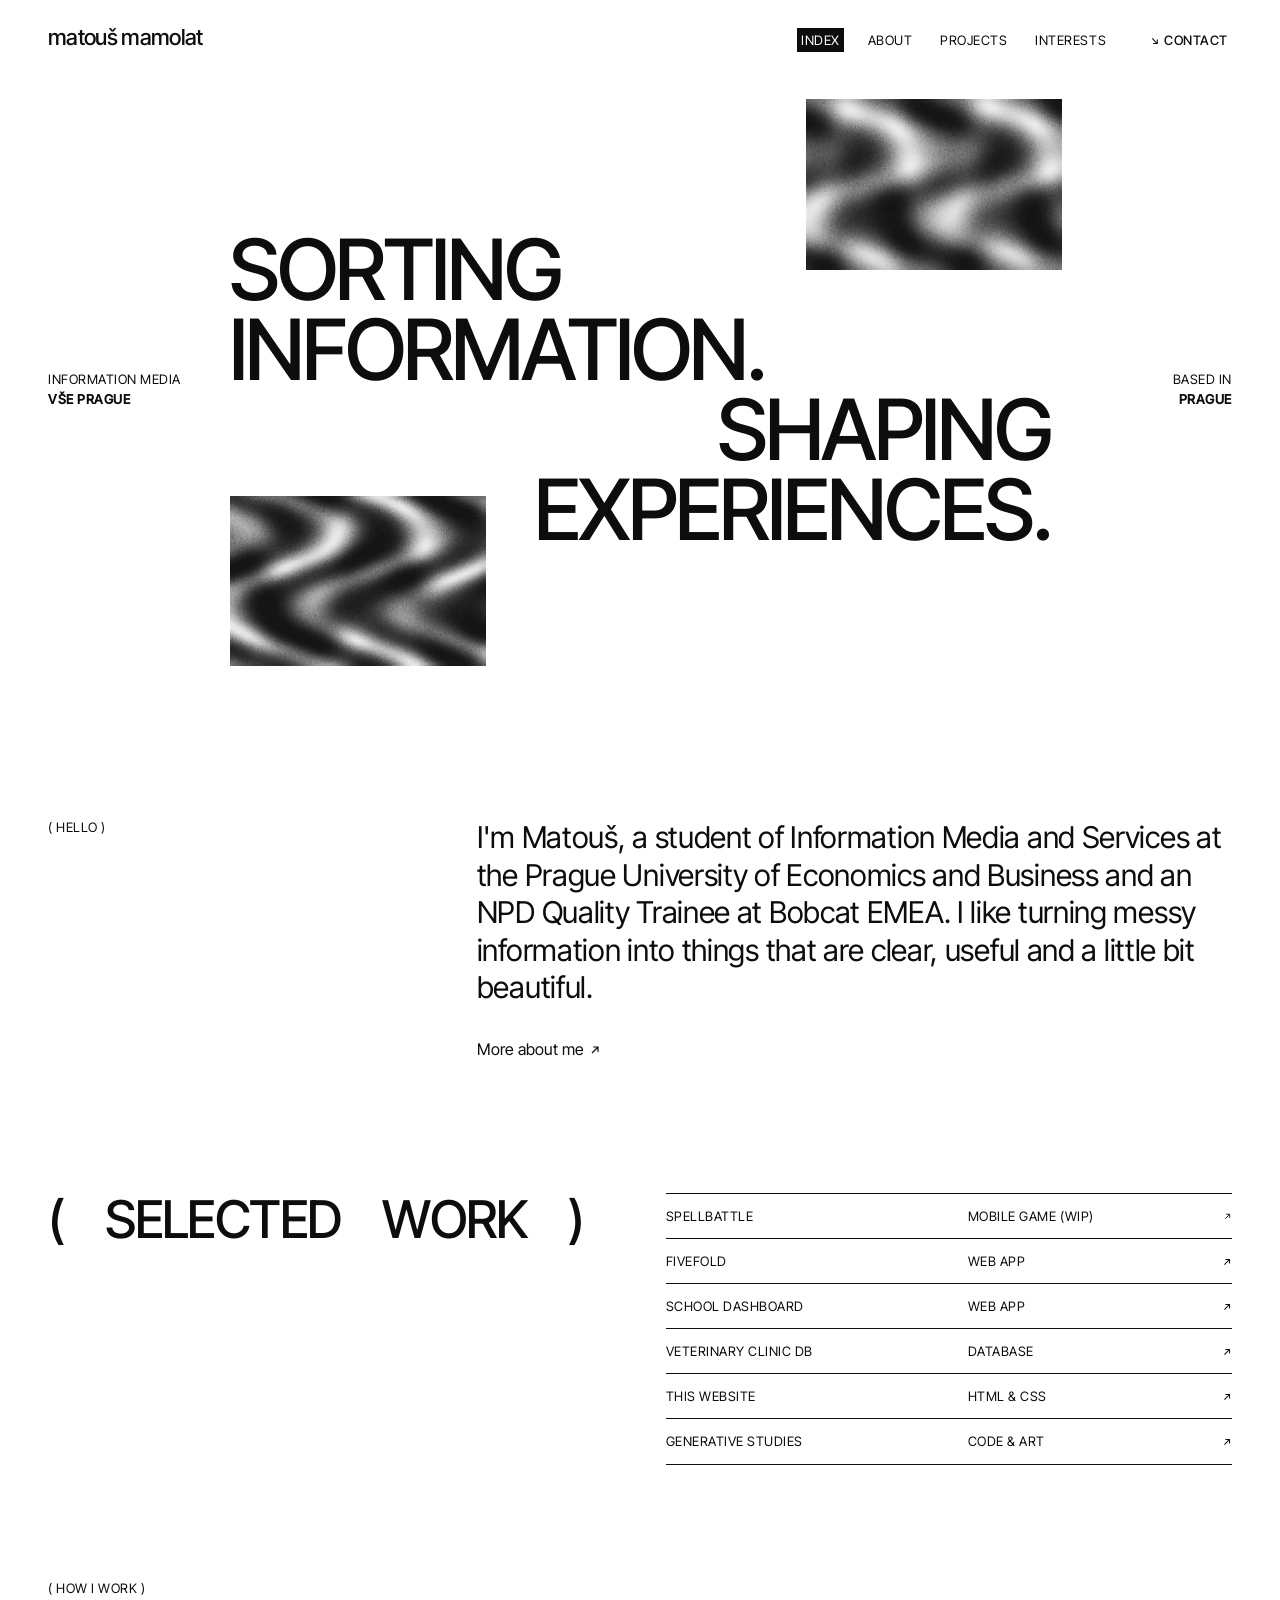
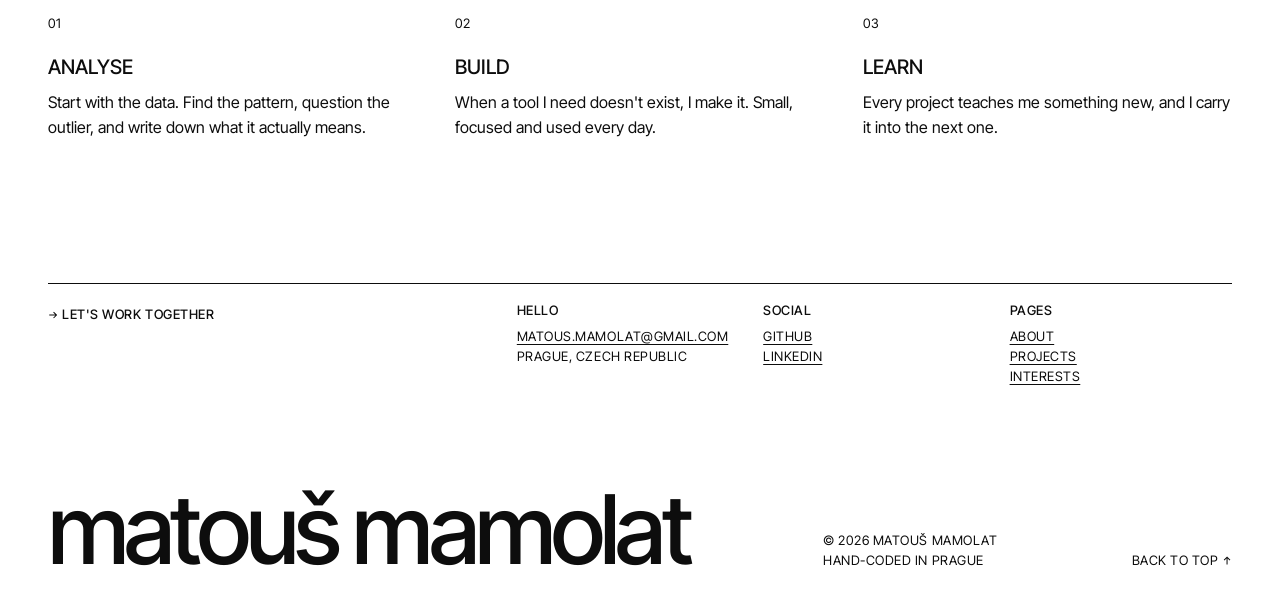
==== commit 164988a9: "Add files via upload" ====
--- a/index.html
+++ b/index.html
@@ -3,13 +3,14 @@
 <head>
   <meta charset="utf-8">
   <meta name="viewport" content="width=device-width, initial-scale=1">
-  <title>Matouš Mamolat</title>
+  <title>Index | Matouš Mamolat</title>
   <meta name="description" content="Portfolio of Matouš Mamolat, Information Media student at VŠE Prague and NPD Quality Trainee at Bobcat EMEA. Sorting information, shaping experiences.">
   <meta name="author" content="Matouš Mamolat">
   <meta name="theme-color" content="#0d0d0d">
   <link rel="icon" href="favicon.ico" sizes="any">
   <link rel="icon" href="favicon.svg" type="image/svg+xml">
   <link rel="apple-touch-icon" href="apple-touch-icon.png">
+  <link rel="canonical" href="https://matousmamolat.github.io/portfolio/">
   <link rel="stylesheet" href="css/style.css">
 </head>
 <body id="top">
@@ -17,10 +18,10 @@
 
   <header class="site-header">
     <div class="wrap">
-      <a class="brand" href="index.html">Matouš Mamolat</a>
+      <a class="brand" href="./">Matouš Mamolat</a>
       <nav class="nav" aria-label="Main">
         <ul>
-        <li><a href="index.html" aria-current="page">Index</a></li>
+        <li><a href="./" aria-current="page">Index</a></li>
         <li><a href="about.html">About</a></li>
         <li><a href="projects.html">Projects</a></li>
         <li><a href="interests.html">Interests</a></li>
--- a/css/style.css
+++ b/css/style.css
@@ -119,7 +119,36 @@
 .caps { text-transform: uppercase; letter-spacing: 0.02em; }
 
 .arrow { text-decoration: none; }
-.arrow::after { content: " \2197"; } /* ↗ */
+
+
+/* Arrow icon drawn with an SVG mask instead of a Unicode character.
+   Mobile Safari turns characters like ↗ into colourful emoji; a mask always
+   stays a thin line in the current text colour. */
+.arrow::after,
+.rows__go::after,
+.nav .nav__cta a::before,
+.footer-cta::before,
+.to-top::after {
+  content: "";
+  display: inline-block;
+  width: 0.75em;
+  height: 0.75em;
+  vertical-align: -0.05em;
+  background-color: currentColor;
+  -webkit-mask-image: url("data:image/svg+xml,%3Csvg xmlns='http://www.w3.org/2000/svg' viewBox='0 0 16 16' fill='none' stroke='black' stroke-width='1.6'%3E%3Cpath d='M4 12 12 4M5.5 4H12v6.5'/%3E%3C/svg%3E");
+  -webkit-mask-repeat: no-repeat;
+  -webkit-mask-position: center;
+  -webkit-mask-size: contain;
+  mask-image: url("data:image/svg+xml,%3Csvg xmlns='http://www.w3.org/2000/svg' viewBox='0 0 16 16' fill='none' stroke='black' stroke-width='1.6'%3E%3Cpath d='M4 12 12 4M5.5 4H12v6.5'/%3E%3C/svg%3E");
+  mask-repeat: no-repeat;
+  mask-position: center;
+  mask-size: contain;
+}
+.arrow::after, .to-top::after { margin-left: 0.3em; }
+.nav .nav__cta a::before, .footer-cta::before { margin-right: 0.35em; }
+.nav .nav__cta a::before { transform: rotate(90deg); }   /* ↘ */
+.footer-cta::before { transform: rotate(45deg); }        /* → */
+.to-top::after { transform: rotate(-45deg); }            /* ↑ */
 
 /* 4. Layout helpers */
 .wrap {
@@ -192,7 +221,7 @@
 }
 .nav .nav__cta { margin-left: 16px; }
 .nav .nav__cta a { font-weight: 500; }
-.nav .nav__cta a::before { content: "\2198\00a0"; } /* ↘ */
+
 
 /* Live generative artwork (js/silk.js) --------------------------------- */
 /* Without JS: the <img> poster is shown. With JS: a canvas is drawn on top. */
@@ -300,7 +329,7 @@
   text-decoration: none;
 }
 .rows a:hover .rows__title, .rows a:focus-visible .rows__title { text-decoration: underline; }
-.rows__go::after { content: "\2197"; }
+
 
 .approach { display: grid; grid-template-columns: repeat(3, minmax(0, 1fr)); gap: 32px clamp(24px, 3vw, 48px); }
 .approach h3 { font-size: var(--step-1); text-transform: uppercase; letter-spacing: 0; margin-bottom: 0.6em; }
@@ -374,7 +403,7 @@
   padding: clamp(32px, 5vw, 64px) 0;
   border-top: 1px solid var(--rule);
 }
-.project figure { margin: 0; position: relative; }
+.project figure { margin: 0; position: relative; align-self: center; /* keep the 3:2 frame and centre it next to the text */ }
 .project figure::before { /* corner bracket like Inertia */
   content: "";
   position: absolute;
@@ -402,14 +431,76 @@
 .meta li::after { content: " ]"; }
 .project p { max-width: 36em; }
 
+/* Project screenshot revealed on hover / tap / keyboard focus */
+.reveal {
+  position: absolute;
+  inset: 0;
+  z-index: 2; /* above the live canvas, below the grain */
+  width: 100%;
+  height: 100%;
+  object-fit: cover;
+  opacity: 0;
+  transition: opacity 0.5s ease;
+}
+.has-shot { cursor: pointer; }
+.has-shot:hover .reveal,
+.has-shot:focus .reveal { opacity: 1; }
+.has-shot:focus-visible { outline: 2px solid var(--ink); outline-offset: 4px; }
+.shot-hint {
+  position: absolute;
+  left: 12px;
+  bottom: 12px;
+  z-index: 4;
+  padding: 2px 8px;
+  background: var(--ink);
+  color: var(--paper);
+  font-size: var(--step--1);
+  letter-spacing: 0.04em;
+  text-transform: uppercase;
+  transition: opacity 0.3s ease;
+}
+.shot-hint::before { content: "Hover to see the real thing"; }
+@media (hover: none) {
+  .shot-hint::before { content: "Tap to see the real thing"; }
+}
+.has-shot:hover .shot-hint,
+.has-shot:focus .shot-hint { opacity: 0; }
+
+.project__links {
+  display: flex;
+  flex-wrap: wrap;
+  gap: 8px 24px;
+  margin-top: 1.5rem;
+  font-size: var(--step--1);
+  letter-spacing: 0.04em;
+  text-transform: uppercase;
+}
+
 /* 9. Interests ----------------------------------------------------------- */
 .cards { display: grid; grid-template-columns: repeat(4, minmax(0, 1fr)); gap: 32px 16px; margin: 0; padding: 0; list-style: none; }
 .card .num { display: block; font-size: var(--step--1); margin-bottom: 8px; }
 .card figure { margin: 0 0 16px; }
 .card h2 { font-size: var(--step-1); text-transform: uppercase; letter-spacing: 0; margin-bottom: 0.5em; }
 .card p { font-size: var(--step--1); letter-spacing: 0.02em; text-transform: uppercase; line-height: 1.45; }
+.card .card__q { /* the question that drives each interest */
+  margin-bottom: 0.6em;
+  font-size: var(--step-1);
+  letter-spacing: -0.01em;
+  line-height: 1.25;
+  text-transform: none;
+}
 
 .rows--static .row { grid-template-columns: minmax(0, 1fr) minmax(0, 2fr); }
+.row__meta {
+  display: block;
+  margin-top: 4px;
+  color: var(--muted);
+}
+.rows--static .row > span + span { /* longer descriptions read better in normal case */
+  font-size: 0.9375rem;
+  letter-spacing: 0;
+  text-transform: none;
+}
 
 /* 10. Contact ------------------------------------------------------------ */
 .contact {
@@ -429,6 +520,13 @@
 .contact h1 strong { font-weight: 500; background: var(--ink); color: var(--paper); padding: 0 0.1em; }
 .contact .facts { font-style: normal; }
 .contact figure { margin: 0; }
+.contact__photo { align-self: center; }
+.scene { aspect-ratio: 3 / 4; overflow: hidden; } /* live waves show through the transparent sky */
+.scene__photo {
+  position: absolute;
+  inset: 0;
+  z-index: 2;
+}
 .contact figure img { width: 100%; height: 100%; object-fit: cover; }
 
 /* 11. Footer ------------------------------------------------------------- */
@@ -446,7 +544,7 @@
 .footer-grid ul { margin: 0; padding: 0; list-style: none; }
 .footer-grid address { font-style: normal; }
 .footer-cta { font-weight: 500; text-decoration: none; }
-.footer-cta::before { content: "\2192\00a0"; }
+
 
 .footer-bottom {
   display: flex;
@@ -469,7 +567,7 @@
 }
 .footer-bottom p { margin: 0; }
 .to-top { text-decoration: none; }
-.to-top::after { content: " \2191"; }
+
 
 /* 12. Responsive --------------------------------------------------------- */
 @media (max-width: 900px) {
@@ -511,7 +609,7 @@
   .to-top, .footer-cta, .card figure, .project figure::before { display: none !important; }
 
   .site-header { padding: 0 0 8mm; border-bottom: 1px solid #000; margin-bottom: 8mm; }
-  .brand::after { content: " — portfolio"; font-weight: 400; }
+  .brand::after { content: " | portfolio"; font-weight: 400; }
 
   .section, .page-head, .hero { padding-top: 6mm; padding-bottom: 0; min-height: 0; }
   .section--ink { background: none; color: #000; padding: 0; }
@@ -526,6 +624,8 @@
 
   .project { page-break-inside: avoid; padding: 6mm 0; }
   .project figure { width: 45%; margin-bottom: 4mm; }
+  .silk__canvas, .shot-hint { display: none !important; }
+  .reveal { opacity: 1; }
   .manifesto figure { width: 35%; margin-top: 4mm; }
   .card, .facts div, .rows li { page-break-inside: avoid; }
   .cards, .approach, .toolkit { grid-template-columns: repeat(2, minmax(0, 1fr)); }
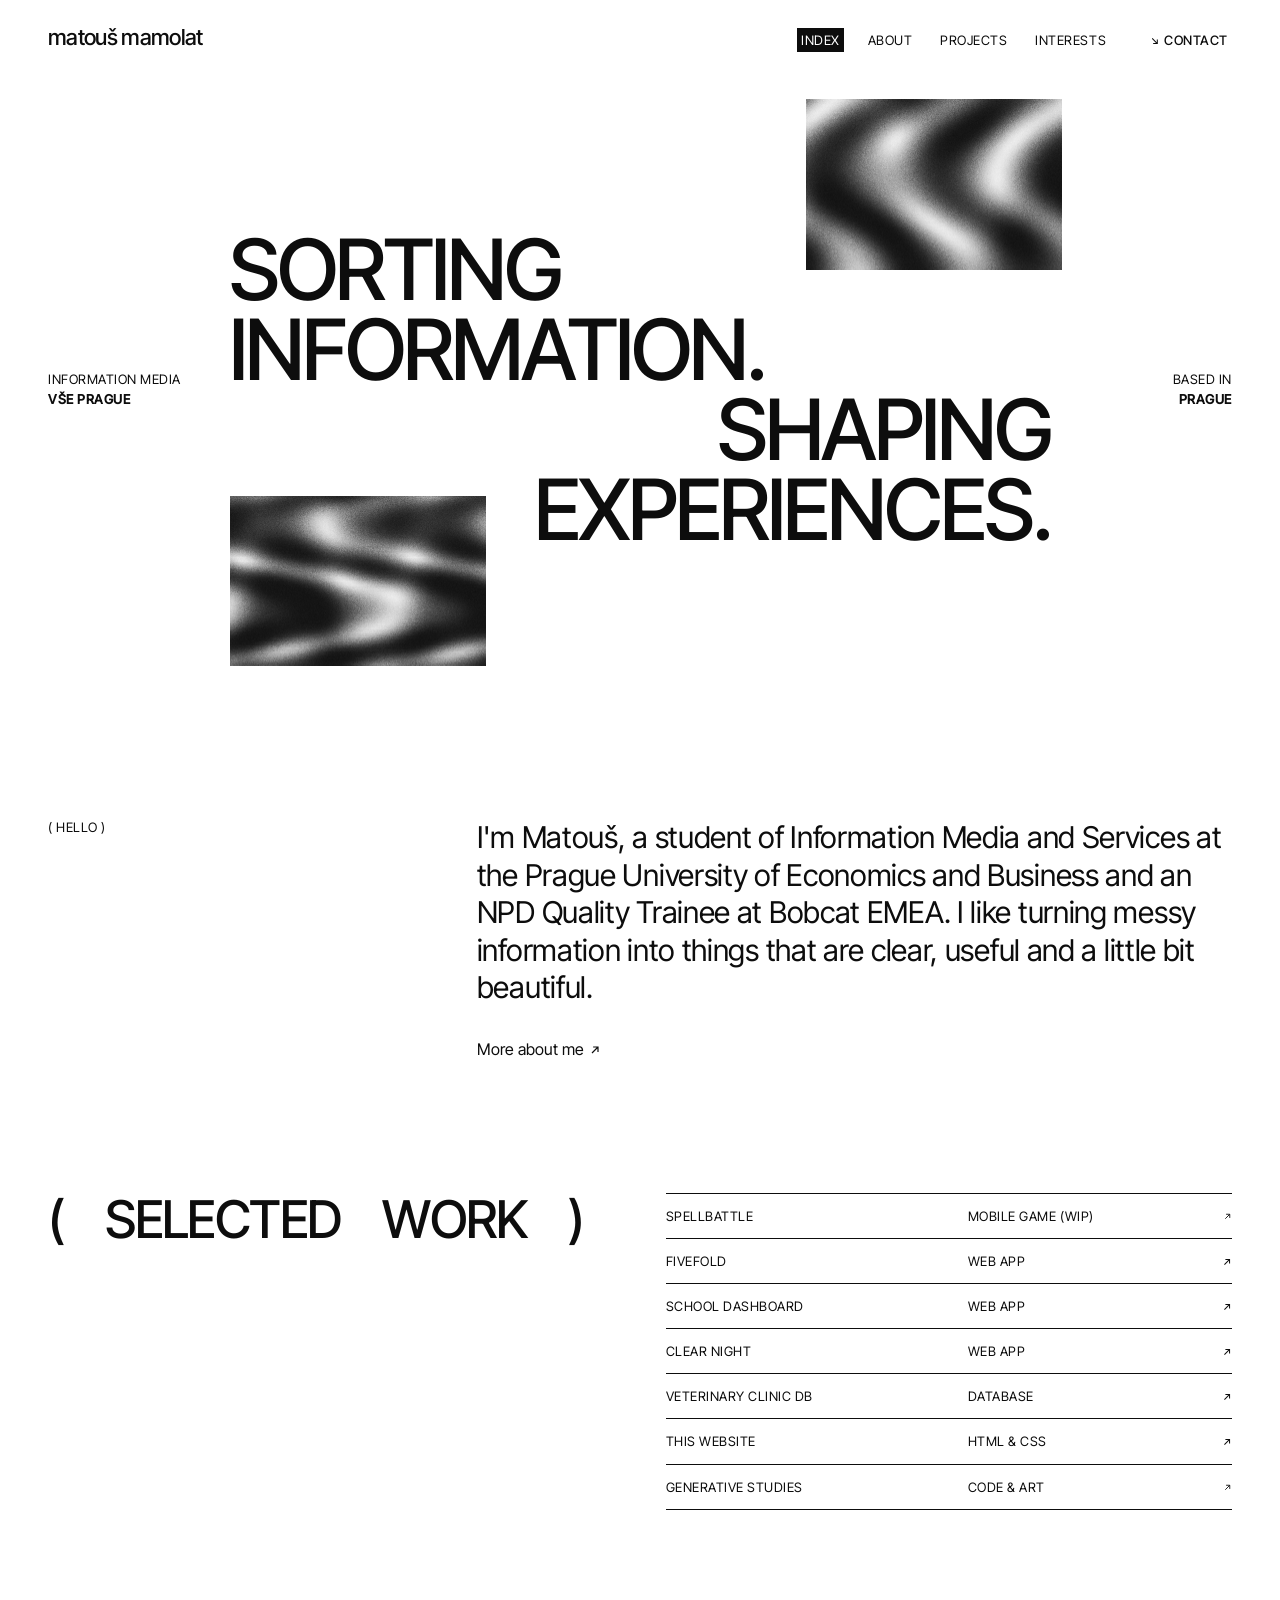
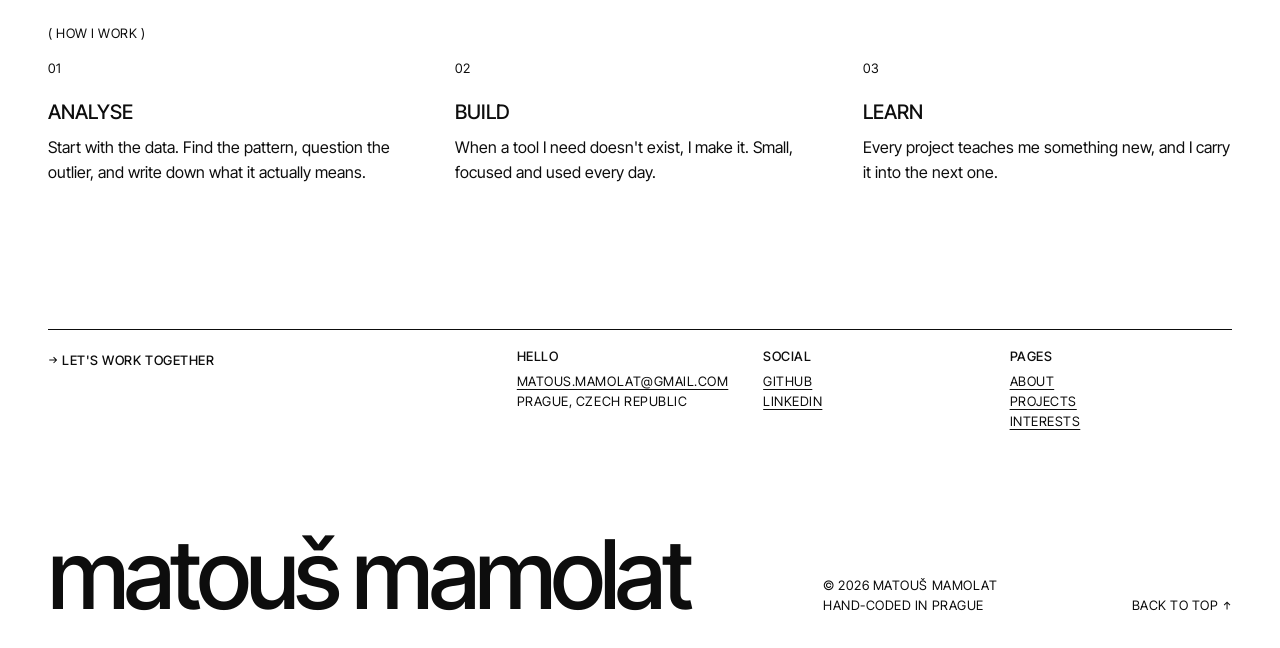
==== commit cc7dd438: "Add files via upload" ====
--- a/index.html
+++ b/index.html
@@ -54,6 +54,7 @@
         <li><a href="projects.html#game"><span class="rows__title">SpellBattle</span> <span class="rows__type">Mobile game (WIP)</span> <span class="rows__go"></span></a></li>
         <li><a href="projects.html#fivefold"><span class="rows__title">Fivefold</span> <span class="rows__type">Web app</span> <span class="rows__go"></span></a></li>
         <li><a href="projects.html#dashboard"><span class="rows__title">School dashboard</span> <span class="rows__type">Web app</span> <span class="rows__go"></span></a></li>
+        <li><a href="projects.html#clearnight"><span class="rows__title">Clear Night</span> <span class="rows__type">Web app</span> <span class="rows__go"></span></a></li>
         <li><a href="projects.html#database"><span class="rows__title">Veterinary clinic DB</span> <span class="rows__type">Database</span> <span class="rows__go"></span></a></li>
         <li><a href="projects.html#portfolio"><span class="rows__title">This website</span> <span class="rows__type">HTML &amp; CSS</span> <span class="rows__go"></span></a></li>
         <li><a href="projects.html#generative"><span class="rows__title">Generative studies</span> <span class="rows__type">Code &amp; art</span> <span class="rows__go"></span></a></li>
--- a/css/style.css
+++ b/css/style.css
@@ -640,7 +640,7 @@
   }
   .rows__go, .arrow::after { display: none; }
 
-  .site-footer { margin-top: 10mm; }
+  .site-footer { margin-top: 10mm; page-break-inside: avoid; break-inside: avoid; }
   .footer-bottom { margin-top: 6mm; }
   .footer-mark { font-size: 16pt; }
 }
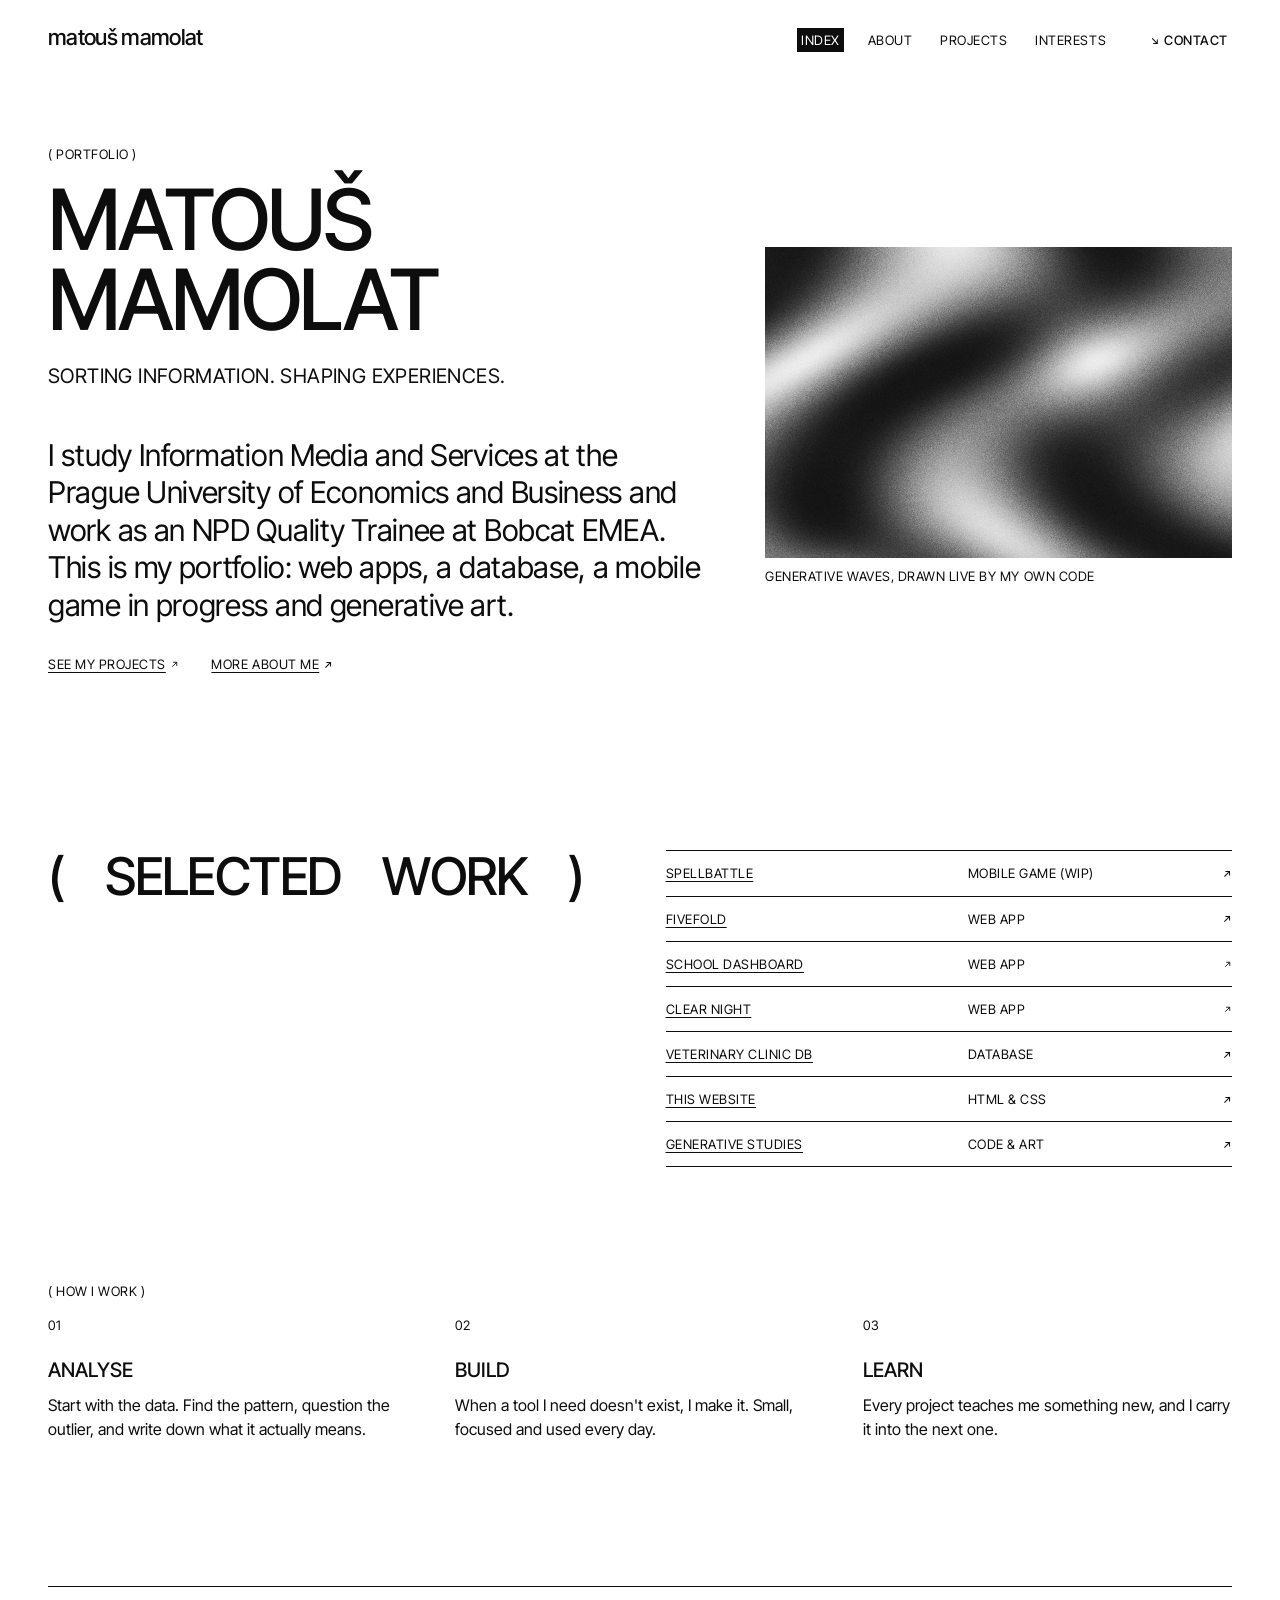
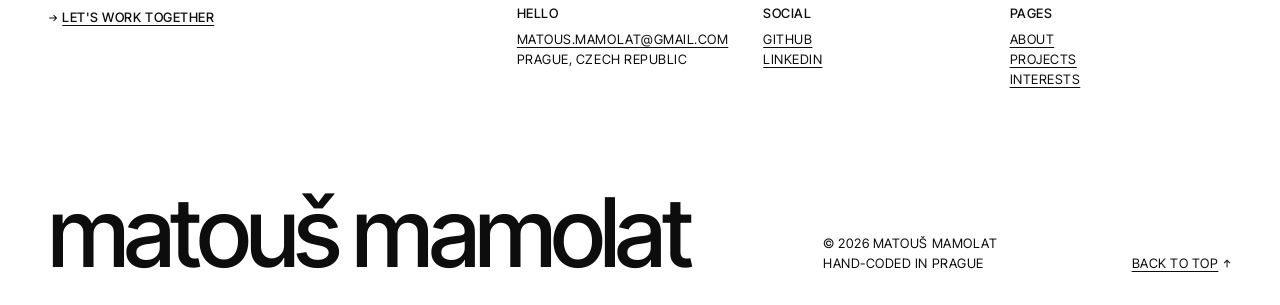
==== commit d627b0e3: "Add files via upload" ====
--- a/index.html
+++ b/index.html
@@ -3,14 +3,14 @@
 <head>
   <meta charset="utf-8">
   <meta name="viewport" content="width=device-width, initial-scale=1">
-  <title>Index | Matouš Mamolat</title>
+  <title>Matouš Mamolat</title>
   <meta name="description" content="Portfolio of Matouš Mamolat, Information Media student at VŠE Prague and NPD Quality Trainee at Bobcat EMEA. Sorting information, shaping experiences.">
   <meta name="author" content="Matouš Mamolat">
   <meta name="theme-color" content="#0d0d0d">
   <link rel="icon" href="favicon.ico" sizes="any">
   <link rel="icon" href="favicon.svg" type="image/svg+xml">
   <link rel="apple-touch-icon" href="apple-touch-icon.png">
-  <link rel="canonical" href="https://matousmamolat.github.io/portfolio/">
+  <link rel="canonical" href="https://eso-2025.vse.cz/~mamm07/portfolio/">
   <link rel="stylesheet" href="css/style.css">
 </head>
 <body id="top">
@@ -33,19 +33,17 @@
 
   <main id="main">
     <section class="hero wrap" aria-labelledby="hero-title">
-      <p class="hero__side">Information media<br><strong>VŠE Prague</strong></p>
-      <h1 class="hero__title" id="hero-title"><span>Sorting information.</span> <span>Shaping experiences.</span></h1>
-      <p class="hero__side hero__side--right">Based in<br><strong>Prague</strong></p>
-      <figure class="hero__img hero__img--1" data-silk="6"><img src="img/silk/silk-06.jpg" width="800" height="533" alt="Generative artwork: bold black and white waves, drawn live by my code"></figure>
-      <figure class="hero__img hero__img--2" data-silk="27"><img src="img/silk/silk-27.jpg" width="800" height="533" alt="Generative artwork: soft blurred grey waves"></figure>
-    </section>
-
-    <section class="section wrap split" aria-labelledby="hello">
-      <h2 class="label" id="hello">Hello</h2>
-      <div>
-        <p class="lead">I'm Matouš, a student of Information Media and Services at the Prague University of Economics and Business and an NPD Quality Trainee at Bobcat EMEA. I like turning messy information into things that are clear, useful and a little bit beautiful.</p>
-        <p><a class="arrow" href="about.html">More about me</a></p>
+      <div class="hero__text">
+        <p class="label">Portfolio</p>
+        <h1 class="hero__title" id="hero-title">Matouš Mamolat</h1>
+        <p class="hero__claim">Sorting information. Shaping experiences.</p>
+        <p class="lead">I study Information Media and Services at the Prague University of Economics and Business and work as an NPD Quality Trainee at Bobcat EMEA. This is my portfolio: web apps, a database, a mobile game in progress and generative art.</p>
+        <p class="hero__links"><a class="arrow" href="projects.html">See my projects</a> <a class="arrow" href="about.html">More about me</a></p>
       </div>
+      <figure class="hero__art" data-silk="6">
+        <img src="img/silk/silk-06.jpg" width="800" height="533" alt="Generative artwork: bold black and white waves">
+        <figcaption>Generative waves, drawn live by my own code</figcaption>
+      </figure>
     </section>
 
     <section class="section wrap worklist" aria-labelledby="work">
--- a/css/style.css
+++ b/css/style.css
@@ -1,12 +1,11 @@
 /* ==========================================================================
-   Matouš Mamolat — portfolio
-   Hand-written CSS, no framework. Structure:
-   1. Fonts   2. Tokens   3. Base   4. Layout helpers   5. Header & nav
+   Structure:
+   1. Fonts   2. Tokens   3. Base   4. Layout helpers   5. Header and nav
    6. Home    7. About    8. Projects   9. Interests   10. Contact
    11. Footer  12. Responsive  13. Print
    ========================================================================== */
 
-/* 1. Fonts (self-hosted Inter Tight, latin + latin-ext for Czech characters) */
+/* 1. Fonts */
 @font-face {
   font-family: "Inter Tight";
   font-style: normal;
@@ -103,7 +102,6 @@
 }
 .skip-link:focus { top: 8px; }
 
-/* Small uppercase label in parentheses: ( ABOUT ) */
 .label {
   display: block;
   margin: 0 0 1rem;
@@ -118,12 +116,9 @@
 
 .caps { text-transform: uppercase; letter-spacing: 0.02em; }
 
-.arrow { text-decoration: none; }
-
-
-/* Arrow icon drawn with an SVG mask instead of a Unicode character.
-   Mobile Safari turns characters like ↗ into colourful emoji; a mask always
-   stays a thin line in the current text colour. */
+
+
+/* arrow icon */
 .arrow::after,
 .rows__go::after,
 .nav .nav__cta a::before,
@@ -176,7 +171,7 @@
 
 .rule { border: 0; border-top: 1px solid var(--rule); margin: 0; }
 
-/* 5. Header & nav */
+/* 5. Header and nav */
 .site-header {
   padding-top: 20px;
   padding-bottom: 20px;
@@ -214,7 +209,7 @@
   text-decoration: none;
 }
 .nav a:hover, .nav a:focus-visible { text-decoration: underline; }
-/* active item: inverted chip */
+
 .nav a[aria-current="page"] {
   background: var(--ink);
   color: var(--paper);
@@ -223,8 +218,8 @@
 .nav .nav__cta a { font-weight: 500; }
 
 
-/* Live generative artwork (js/silk.js) --------------------------------- */
-/* Without JS: the <img> poster is shown. With JS: a canvas is drawn on top. */
+/* Live generative artwork (js/silk.js) */
+/* Without JS <img> shown. */
 [data-silk] { position: relative; }
 .silk__canvas {
   position: absolute;
@@ -255,7 +250,7 @@
   .silk--live::after { animation: none; }
 }
 
-/* About: portrait photo over the generative background */
+/* About: portrait photo */
 .portrait__frame { aspect-ratio: 7 / 10; overflow: hidden; }
 .portrait__bg { width: 100%; height: 100%; object-fit: cover; }
 .portrait__person {
@@ -267,47 +262,46 @@
   transform: translateX(-50%);
 }
 
-/* 6. Home ---------------------------------------------------------------- */
+/* 6. Home */
 .hero {
-  position: relative;
-  display: grid;
-  grid-template-columns: minmax(0, 1fr) minmax(0, 5fr) minmax(0, 1fr);
+  display: grid;
+  grid-template-columns: minmax(0, 7fr) minmax(0, 5fr);
   align-items: center;
-  gap: 16px;
-  min-height: min(70vh, 720px);
+  gap: 32px clamp(24px, 5vw, 80px);
   padding-top: clamp(24px, 6vw, 72px);
-  padding-bottom: clamp(24px, 6vw, 72px);
-}
-.hero__side {
-  margin: 0;
-  font-size: var(--step--1);
-  letter-spacing: 0.04em;
-  text-transform: uppercase;
-}
-.hero__side--right { text-align: right; }
-
+  padding-bottom: clamp(24px, 4vw, 48px);
+}
 .hero__title {
-  position: relative;
-  z-index: 2;
+  margin-bottom: 0.25em;
   font-size: var(--step-4);
   line-height: 0.95;
   letter-spacing: -0.035em;
   text-transform: uppercase;
 }
-.hero__title span { display: block; }
-.hero__title span:last-child { text-align: right; }
-
-.hero__img {
-  position: absolute;
-  z-index: 1;
-  margin: 0;
-  width: clamp(120px, 20vw, 280px);
-  box-shadow: 0 0 0 1px var(--paper);
-}
-.hero__img--1 { top: 4%; right: 17%; }
-.hero__img--2 { bottom: 6%; left: 18%; }
-
-/* "( View   work )" row list */
+.hero__claim {
+  font-size: var(--step-1);
+  letter-spacing: 0.02em;
+  text-transform: uppercase;
+}
+.hero .lead { margin-top: 1.5em; }
+.hero__links {
+  display: flex;
+  flex-wrap: wrap;
+  gap: 8px 32px;
+  font-size: var(--step--1);
+  letter-spacing: 0.04em;
+  text-transform: uppercase;
+}
+.hero__art { margin: 0; }
+/* canvas and grain cover only the picture, not the caption */
+.hero__art .silk__canvas, .hero__art.silk--live::after { height: auto; bottom: auto; aspect-ratio: 800 / 533; }
+.hero__art figcaption {
+  margin-top: 8px;
+  font-size: var(--step--1);
+  letter-spacing: 0.04em;
+  text-transform: uppercase;
+}
+
 .worklist { display: grid; grid-template-columns: minmax(0, 1fr) minmax(0, 1fr); gap: 32px clamp(24px, 4vw, 64px); }
 .big-label {
   font-size: var(--step-3);
@@ -328,14 +322,15 @@
   text-transform: uppercase;
   text-decoration: none;
 }
-.rows a:hover .rows__title, .rows a:focus-visible .rows__title { text-decoration: underline; }
+.rows__title { text-decoration: underline; text-underline-offset: 0.2em; }
+.rows a:hover .rows__title, .rows a:focus-visible .rows__title { text-decoration-thickness: 2px; }
 
 
 .approach { display: grid; grid-template-columns: repeat(3, minmax(0, 1fr)); gap: 32px clamp(24px, 3vw, 48px); }
 .approach h3 { font-size: var(--step-1); text-transform: uppercase; letter-spacing: 0; margin-bottom: 0.6em; }
 .approach .num { display: block; font-size: var(--step--1); margin-bottom: 1.5rem; }
 
-/* 7. About --------------------------------------------------------------- */
+/* 7. About */
 .section--ink {
   background: var(--ink);
   color: var(--paper);
@@ -371,7 +366,7 @@
 .toolkit h3 { font-size: var(--step--1); font-weight: 400; letter-spacing: 0.04em; text-transform: uppercase; margin-bottom: 1rem; }
 .toolkit ul { margin: 0; padding: 0; list-style: none; font-size: var(--step-1); line-height: 1.4; }
 
-/* 8. Projects ------------------------------------------------------------ */
+/* 8. Projects */
 .page-head {
   display: grid;
   grid-template-columns: minmax(0, 1fr) minmax(0, 2fr);
@@ -403,8 +398,8 @@
   padding: clamp(32px, 5vw, 64px) 0;
   border-top: 1px solid var(--rule);
 }
-.project figure { margin: 0; position: relative; align-self: center; /* keep the 3:2 frame and centre it next to the text */ }
-.project figure::before { /* corner bracket like Inertia */
+.project figure { margin: 0; position: relative; align-self: center;}
+.project figure::before { 
   content: "";
   position: absolute;
   top: -10px;
@@ -431,40 +426,7 @@
 .meta li::after { content: " ]"; }
 .project p { max-width: 36em; }
 
-/* Project screenshot revealed on hover / tap / keyboard focus */
-.reveal {
-  position: absolute;
-  inset: 0;
-  z-index: 2; /* above the live canvas, below the grain */
-  width: 100%;
-  height: 100%;
-  object-fit: cover;
-  opacity: 0;
-  transition: opacity 0.5s ease;
-}
-.has-shot { cursor: pointer; }
-.has-shot:hover .reveal,
-.has-shot:focus .reveal { opacity: 1; }
-.has-shot:focus-visible { outline: 2px solid var(--ink); outline-offset: 4px; }
-.shot-hint {
-  position: absolute;
-  left: 12px;
-  bottom: 12px;
-  z-index: 4;
-  padding: 2px 8px;
-  background: var(--ink);
-  color: var(--paper);
-  font-size: var(--step--1);
-  letter-spacing: 0.04em;
-  text-transform: uppercase;
-  transition: opacity 0.3s ease;
-}
-.shot-hint::before { content: "Hover to see the real thing"; }
-@media (hover: none) {
-  .shot-hint::before { content: "Tap to see the real thing"; }
-}
-.has-shot:hover .shot-hint,
-.has-shot:focus .shot-hint { opacity: 0; }
+.project figure img { width: 100%; border: 1px solid var(--rule); }
 
 .project__links {
   display: flex;
@@ -476,13 +438,13 @@
   text-transform: uppercase;
 }
 
-/* 9. Interests ----------------------------------------------------------- */
+/* 9. Interests */
 .cards { display: grid; grid-template-columns: repeat(4, minmax(0, 1fr)); gap: 32px 16px; margin: 0; padding: 0; list-style: none; }
 .card .num { display: block; font-size: var(--step--1); margin-bottom: 8px; }
 .card figure { margin: 0 0 16px; }
 .card h2 { font-size: var(--step-1); text-transform: uppercase; letter-spacing: 0; margin-bottom: 0.5em; }
 .card p { font-size: var(--step--1); letter-spacing: 0.02em; text-transform: uppercase; line-height: 1.45; }
-.card .card__q { /* the question that drives each interest */
+.card .card__q {
   margin-bottom: 0.6em;
   font-size: var(--step-1);
   letter-spacing: -0.01em;
@@ -496,13 +458,13 @@
   margin-top: 4px;
   color: var(--muted);
 }
-.rows--static .row > span + span { /* longer descriptions read better in normal case */
+.rows--static .row > span + span {
   font-size: 0.9375rem;
   letter-spacing: 0;
   text-transform: none;
 }
 
-/* 10. Contact ------------------------------------------------------------ */
+/* 10. Contact */
 .contact {
   display: grid;
   grid-template-columns: minmax(0, 1fr) minmax(0, 1fr);
@@ -519,6 +481,7 @@
 .contact h1 { font-size: var(--step-3); text-transform: uppercase; }
 .contact h1 strong { font-weight: 500; background: var(--ink); color: var(--paper); padding: 0 0.1em; }
 .contact .facts { font-style: normal; }
+.contact .facts a { overflow-wrap: anywhere; }
 .contact figure { margin: 0; }
 .contact__photo { align-self: center; }
 .scene { aspect-ratio: 3 / 4; overflow: hidden; } /* live waves show through the transparent sky */
@@ -529,7 +492,7 @@
 }
 .contact figure img { width: 100%; height: 100%; object-fit: cover; }
 
-/* 11. Footer ------------------------------------------------------------- */
+/* 11. Footer */
 .site-footer { margin-top: clamp(72px, 10vw, 144px); padding-bottom: 32px; }
 .site-footer .rule { margin-bottom: 20px; }
 .footer-grid {
@@ -543,7 +506,8 @@
 .footer-grid h2 { font-size: var(--step--1); font-weight: 500; letter-spacing: 0.04em; margin-bottom: 8px; }
 .footer-grid ul { margin: 0; padding: 0; list-style: none; }
 .footer-grid address { font-style: normal; }
-.footer-cta { font-weight: 500; text-decoration: none; }
+.footer-grid a { overflow-wrap: anywhere; }
+.footer-cta { font-weight: 500; }
 
 
 .footer-bottom {
@@ -566,10 +530,9 @@
   text-transform: lowercase;
 }
 .footer-bottom p { margin: 0; }
-.to-top { text-decoration: none; }
-
-
-/* 12. Responsive --------------------------------------------------------- */
+
+
+/* 12. Responsive */
 @media (max-width: 900px) {
   .cards { grid-template-columns: repeat(2, minmax(0, 1fr)); }
   .footer-grid { grid-template-columns: repeat(3, minmax(0, 1fr)); }
@@ -581,11 +544,9 @@
   .page-head h1, .page-head .tagline, .page-head .label { grid-column: 1; grid-row: auto; }
   .page-head .tagline { text-align: left; }
   .approach, .toolkit { grid-template-columns: minmax(0, 1fr); }
-  .hero { grid-template-columns: minmax(0, 1fr); min-height: 0; }
-  .hero__side--right { text-align: left; }
-  .hero__title span:last-child { text-align: left; }
-  .hero__img { position: relative; top: auto; right: auto; bottom: auto; left: auto; width: 60%; }
-  .hero__img--2 { margin-left: auto; }
+  .hero { grid-template-columns: minmax(0, 1fr); }
+  .footer-grid { grid-template-columns: repeat(2, minmax(0, 1fr)); }
+  .footer-grid > :nth-child(2) { grid-column: 1 / -1; }
   .stack .indent { padding-left: 12%; }
   .contact__text { padding-right: 0; }
   .contact figure { order: -1; }
@@ -599,14 +560,14 @@
   .rows--static .row { grid-template-columns: minmax(0, 1fr); gap: 2px; }
 }
 
-/* 13. Print -------------------------------------------------------------- */
+/* 13. Print */
 @media print {
   @page { margin: 18mm 16mm; }
 
   body { font-size: 11pt; line-height: 1.45; color: #000; background: #fff; }
 
-  .skip-link, .nav, .hero__img, .contact figure, .footer-grid ul.social,
-  .to-top, .footer-cta, .card figure, .project figure::before { display: none !important; }
+  .skip-link, .nav, .hero__art, .hero__links, .contact figure, .footer-grid > :not(:nth-child(2)),
+  .to-top, .card figure, .project figure::before { display: none !important; }
 
   .site-header { padding: 0 0 8mm; border-bottom: 1px solid #000; margin-bottom: 8mm; }
   .brand::after { content: " | portfolio"; font-weight: 400; }
@@ -616,7 +577,6 @@
 
   .hero, .split, .worklist, .manifesto, .page-head, .project, .contact { display: block; }
   .hero__title, .page-head h1 { font-size: 26pt; }
-  .hero__title span:last-child { text-align: left; }
   .stack, .big-label, .project h2, .contact h1 { font-size: 18pt; }
   .stack .indent { padding-left: 0; }
   .contact h1 strong { background: none; color: #000; }
@@ -624,13 +584,13 @@
 
   .project { page-break-inside: avoid; padding: 6mm 0; }
   .project figure { width: 45%; margin-bottom: 4mm; }
-  .silk__canvas, .shot-hint { display: none !important; }
-  .reveal { opacity: 1; }
+  .silk__canvas { display: none !important; }
   .manifesto figure { width: 35%; margin-top: 4mm; }
-  .card, .facts div, .rows li { page-break-inside: avoid; }
+  .card, .facts div, .rows li, .approach > div { page-break-inside: avoid; break-inside: avoid; }
+  .footer-grid { display: block; }
+  .footer-grid a { overflow-wrap: normal; }
   .cards, .approach, .toolkit { grid-template-columns: repeat(2, minmax(0, 1fr)); }
 
-  /* show where links go */
   main a[href^="http"]::after, main a[href^="mailto:"]::after,
   .footer-grid a[href^="http"]::after, .footer-grid a[href^="mailto:"]::after {
     content: " (" attr(href) ")";
